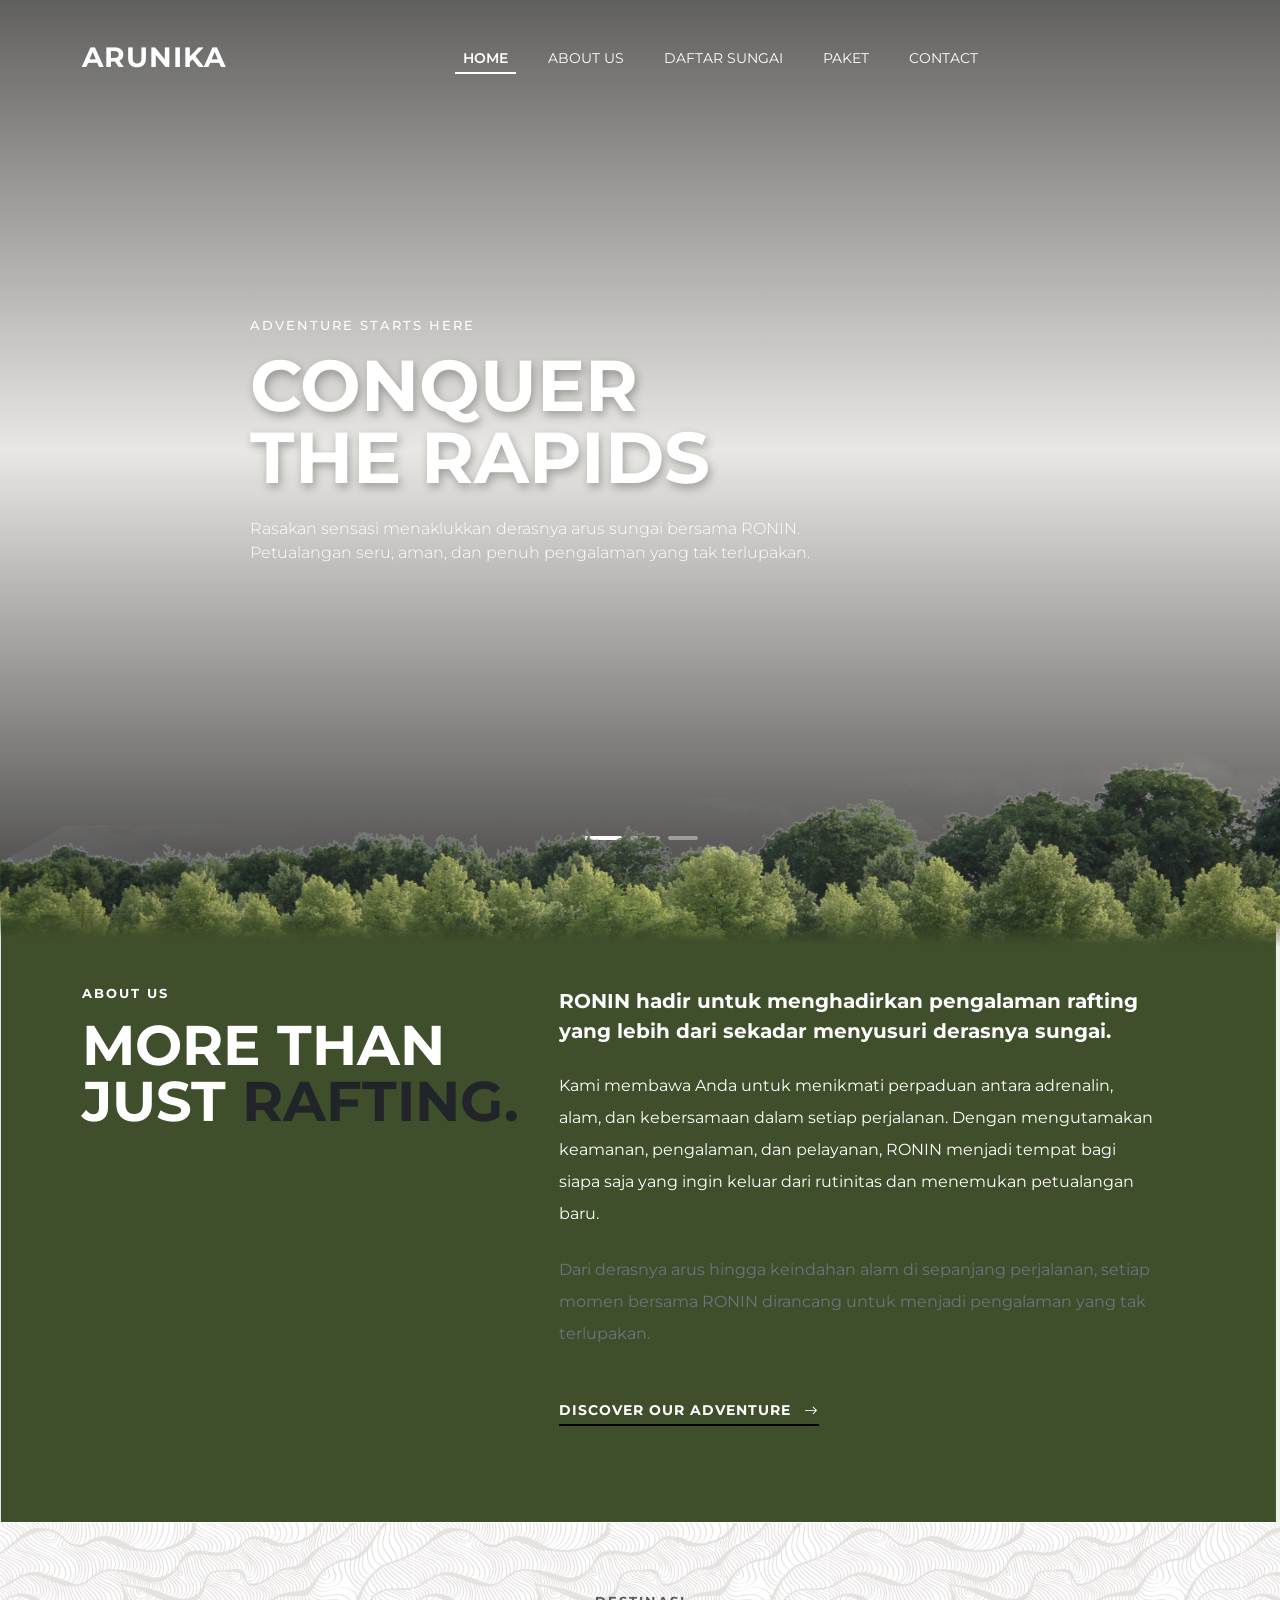
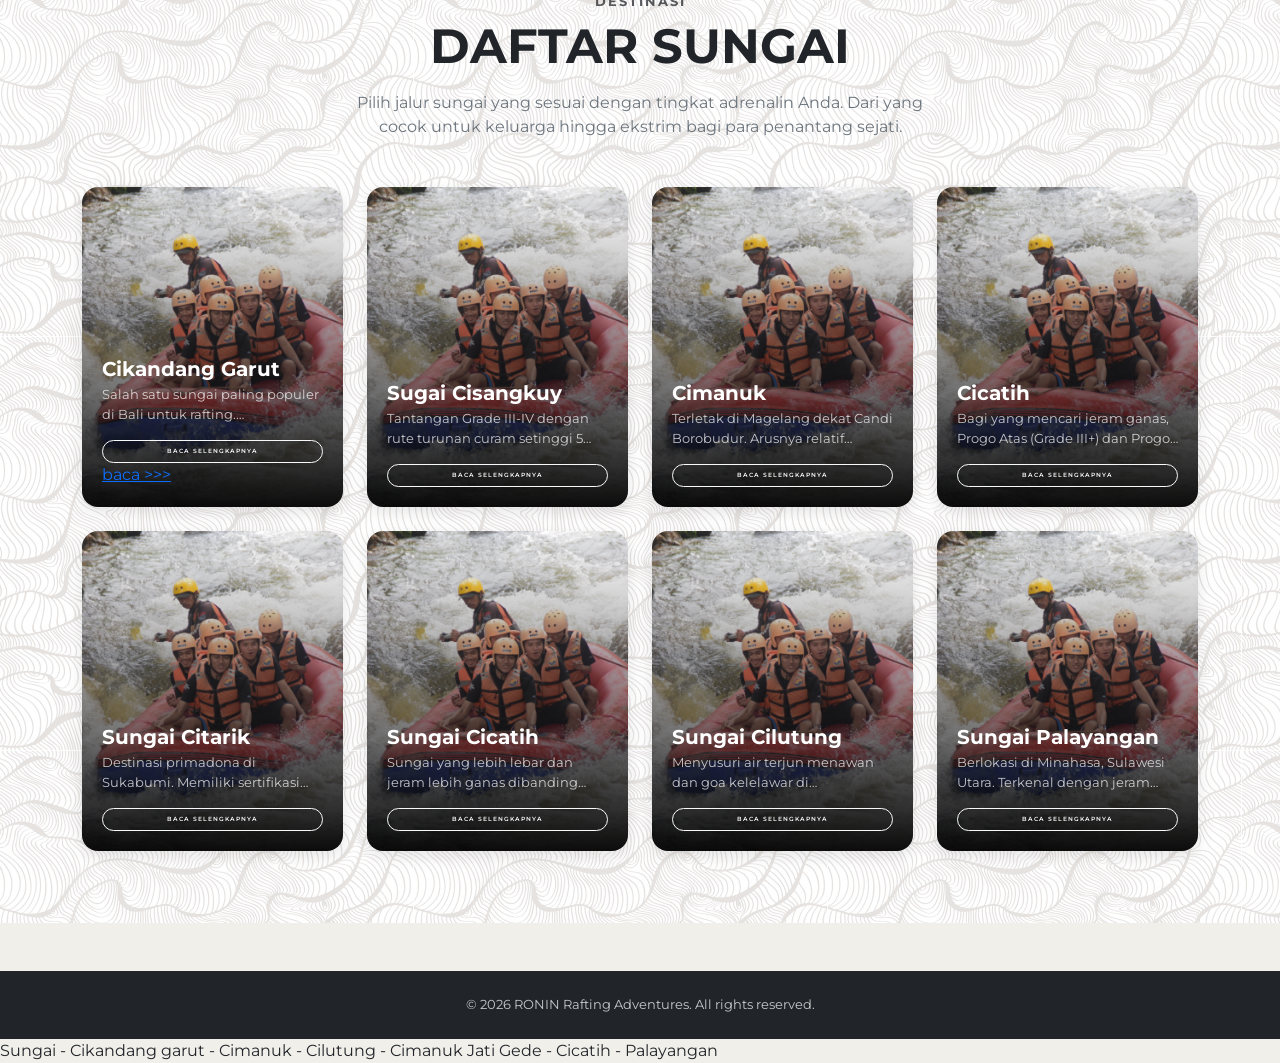
==== index.html @ fe17cd5f "update" ====
<!DOCTYPE html>
<html lang="id">
<head>
    <meta charset="UTF-8">
    <meta name="viewport" content="width=device-width, initial-scale=1.0">
    <title>RONIN - Adventure Starts Here</title>
    
    <!-- Bootstrap 5 CSS -->
    <link href="https://cdn.jsdelivr.net/npm/bootstrap@5.3.0/dist/css/bootstrap.min.css" rel="stylesheet">
    <!-- Google Fonts (Montserrat) -->
    <link href="https://fonts.googleapis.com/css2?family=Montserrat:wght@400;500;600;700;800&display=swap" rel="stylesheet">
    <!-- AOS Animation CSS -->
    <link href="https://unpkg.com/aos@2.3.1/dist/aos.css" rel="stylesheet">
    <!-- Bootstrap Icons -->
    <link href="https://cdn.jsdelivr.net/npm/bootstrap-icons@1.10.5/font/bootstrap-icons.css" rel="stylesheet">

    <link rel="stylesheet" href="assets/css/style.css">
</head>
<body>

    <!-- Navbar -->
    <nav class="navbar navbar-expand-lg fixed-top navbar-dark transition-nav bg-transparent" id="mainNav">
        <div class="container mt-2 mt-lg-3">
            <a class="navbar-brand fw-bold fs-3 letter-spacing-1 text-white" href="#">ARUNIKA</a>
            <button class="navbar-toggler border-0 shadow-none text-white" type="button" data-bs-toggle="collapse" data-bs-target="#navbarNav">
                <i class="bi bi-list fs-1"></i>
            </button>
            <div class="collapse navbar-collapse justify-content-center" id="navbarNav">
                <ul class="navbar-nav gap-2 gap-lg-4 text-center text-lg-start mt-3 mt-lg-0 pb-3 pb-lg-0">
                    <li class="nav-item"><a class="nav-link active fw-semibold text-white" href="#home">HOME</a></li>
                    <li class="nav-item"><a class="nav-link text-white" href="#about">ABOUT US</a></li>
                    <li class="nav-item"><a class="nav-link text-white" href="#rivers">DAFTAR SUNGAI</a></li>
                    <li class="nav-item"><a class="nav-link text-white" href="#">PAKET</a></li>
                    <li class="nav-item"><a class="nav-link text-white" href="#">CONTACT</a></li>
                </ul>
            </div>
        </div>
    </nav>

    <!-- Hero Section (Carousel) -->
    <section id="home" class="relative">
        <div id="heroCarousel" class="carousel slide hero-carousel" data-bs-ride="carousel" data-bs-pause="false">
            
            <!-- Slides -->
            <div class="carousel-inner h-100">
                <!-- Slide 1 -->
                <div class="carousel-item active" style="background-image: url('https://images.unsplash.com/photo-1530866495561-507c9faab2ed?auto=format&fit=crop&w=1920&q=80');">
                    <div class="carousel-overlay"></div>
                    <div class="container hero-content">
                        <div class="row text-center text-md-start justify-content-center">
                            <div class="col-lg-7 col-md-10 text-white">
                                <h6 class="letter-spacing-2 text-uppercase mb-3 mt-5 mt-md-0 fs-7 animation-fade">Adventure Starts Here</h6>
                                <h1 class="hero-title fw-bolder lh-1 mb-4 animation-slide">CONQUER<br>THE RAPIDS</h1>
                                <p class="lead text-white fs-6 pe-lg-5 px-3 px-md-0 animation-fade">
                                    Rasakan sensasi menaklukkan derasnya arus sungai bersama RONIN. Petualangan seru, aman, dan penuh pengalaman yang tak terlupakan.
                                </p>
                            </div>
                        </div>
                    </div>
                </div>

                <!-- Slide 2 -->
                <div class="carousel-item" style="background-image: url('assets/img/3.JPG');">
                    <div class="carousel-overlay"></div>
                    <div class="container hero-content">
                        <div class="row text-center text-md-start justify-content-center">
                            <div class="col-lg-7 col-md-10 text-white">
                                <h6 class="letter-spacing-2 text-uppercase mb-3 mt-5 mt-md-0 fs-7">Feel the Adrenaline</h6>
                                <h1 class="hero-title fw-bolder lh-1 mb-4">RIDE<br>THE WAVES</h1>
                                <p class="lead text-white fs-6 pe-lg-5 px-3 px-md-0">
                                    Pacu adrenalin Anda mengarungi jeram-jeram menantang. Tim profesional kami akan membimbing Anda melewati setiap rintangan dengan aman.
                                </p>
                            </div>
                        </div>
                    </div>
                </div>

                <!-- Slide 3 -->
                <div class="carousel-item" style="background-image: url('https://images.unsplash.com/photo-1522204523234-8729aa6e3d5f?auto=format&fit=crop&w=1920&q=80');">
                    <div class="carousel-overlay"></div>
                    <div class="container hero-content">
                        <div class="row text-center text-md-start justify-content-center">
                            <div class="col-lg-7 col-md-10 text-white">
                                <h6 class="letter-spacing-2 text-uppercase mb-3 mt-5 mt-md-0 fs-7">Embrace The Wild</h6>
                                <h1 class="hero-title fw-bolder lh-1 mb-4">NATURE'S<br>THRILL</h1>
                                <p class="lead text-white pe-lg-5 px-3 px-md-0">
                                    Nikmati keindahan alam liar dari sudut pandang yang berbeda. Jelajahi keajaiban sungai dan hutan tropis dalam satu perjalanan epik.
                                </p>
                            </div>
                        </div>
                    </div>
                </div>
            </div>

            <!-- Custom Indicators (Dots) -->
            <div class="custom-indicators d-flex justify-content-center gap-2">
                <button type="button" data-bs-target="#heroCarousel" data-bs-slide-to="0" class="active" aria-current="true"></button>
                <button type="button" data-bs-target="#heroCarousel" data-bs-slide-to="1"></button>
                <button type="button" data-bs-target="#heroCarousel" data-bs-slide-to="2"></button>
            </div>

            <!-- Dynamic Number Indicator -->
            <div class="slide-counter text-white d-none d-sm-block" id="slideCounter">
                01 / 03
            </div>

        </div>
        <!-- Fog Overlay Transition to section below -->
        <div class="fog-transition"></div>
    </section>

    <!-- About Us Section -->
    <section class="about-section py-5 z-index-2 relative" id="about">
        <div class="container py-4 py-lg-5 mt-5 mt-md-5">
            <div class="row gx-lg-5 align-items-center align-items-lg-start text-center text-lg-start">
                <div class="col-lg-5 mb-5 mb-lg-4" data-aos="fade-right" data-aos-duration="1000">
                    <h6 class="letter-spacing-2 text-uppercase text-white fw-bold mb-3 fs-7">About Us</h6>
                    <h2 class="about-title fw-bold text-white lh-1">MORE THAN<br>JUST <span class="text-dark">RAFTING.</span></h2>
                </div>
                <div class="col-lg-7 text-start px-4 px-lg-3" data-aos="fade-left" data-aos-duration="1000" data-aos-delay="200">
                    <p class="fw-bold fs-5 text-white mb-4 pe-lg-5">
                        RONIN hadir untuk menghadirkan pengalaman rafting yang lebih dari sekadar menyusuri derasnya sungai.
                    </p>
                    <p class="text-white mb-4 pe-lg-5 lh-lg">
                        Kami membawa Anda untuk menikmati perpaduan antara adrenalin, alam, dan kebersamaan dalam setiap perjalanan. Dengan mengutamakan keamanan, pengalaman, dan pelayanan, RONIN menjadi tempat bagi siapa saja yang ingin keluar dari rutinitas dan menemukan petualangan baru.
                    </p>
                    <p class="text-secondary mb-5 pe-lg-5 lh-lg">
                        Dari derasnya arus hingga keindahan alam di sepanjang perjalanan, setiap momen bersama RONIN dirancang untuk menjadi pengalaman yang tak terlupakan.
                    </p>
                    <div class="text-white text-lg-start">
                        <a href="#rivers" class="discover-link text-white fw-bold text-decoration-none pb-1 text-uppercase letter-spacing-1">
                            Discover Our Adventure <span class="ms-2"><i class="bi bi-arrow-right"></i></span>
                        </a>
                    </div>
                </div>
            </div>
        </div>
    </section>

    <!-- Daftar Sungai Section -->
    <section class="card-daftar py-5" id="rivers">
        <div class="container py-4">
            
            <div class="text-center mb-5" data-aos="fade-up">
                <h6 class="letter-spacing-2 text-uppercase text-muted fw-bold mb-2 fs-7">Destinasi</h6>
                <h2 class="display-5 fw-bolder mb-3">DAFTAR SUNGAI</h2>
                <p class="text-secondary mx-auto" style="max-width: 600px;">Pilih jalur sungai yang sesuai dengan tingkat adrenalin Anda. Dari yang cocok untuk keluarga hingga ekstrim bagi para penantang sejati.</p>
            </div>

            <!-- River Grid (2 rows of 4 columns on Desktop, 4 rows of 2 columns on Mobile) -->
            <div class="row g-3 g-md-4">
                
                <!-- Card 1 -->
                <div class="col-6 col-lg-3" data-aos="fade-up" data-aos-delay="100">
                    <div class="river-card" style="background-image: url('assets/img/3.JPG');">
                        <div class="card-overlay">
                            <h4 class="text-white fs-5 fw-bold mb-1 card-title-text">Cikandang Garut</h4>
                            <p class="text-white opacity-75 fs-7 mb-3 text-clamp">Salah satu sungai paling populer di Bali untuk rafting. Menawarkan pemandangan tebing berukir yang indah dengan tingkat kesulitan pemula (Grade II-III).</p>
                            <button class="btn btn-outline-light w-100 btn-baca rounded-pill fw-semibold text-uppercase letter-spacing-1" 
                                data-bs-toggle="modal" data-bs-target="#dynamicRiverModal" 
                                data-title="Sungai Ayung" 
                                data-img="assets/img/3.JPG"
                                data-desc="Salah satu sungai paling populer di Bali untuk rafting. Menawarkan pemandangan tebing berukir yang indah dengan tingkat kesulitan pemula (Grade II-III). Perjalanan menyusuri sungai ini memakan waktu sekitar 2 jam dengan rute sepanjang 12 kilometer. Sangat cocok untuk keluarga dan liburan santai sambil menikmati panorama hutan tropis Bali.">
                                Baca Selengkapnya
                            </button>
                            <a href="cikandanng.html">baca >>></a>
                        </div>
                    </div>
                </div>

                <!-- Card 2 -->
                <div class="col-6 col-lg-3" data-aos="fade-up" data-aos-delay="200">
                    <div class="river-card" style="background-image: url('assets/img/3.JPG');">
                        <div class="card-overlay">
                            <h4 class="text-white fs-5 fw-bold mb-1 card-title-text">Sugai Cisangkuy</h4>
                            <p class="text-white opacity-75 fs-7 mb-3 text-clamp">Tantangan Grade III-IV dengan rute turunan curam setinggi 5 meter. Airnya sangat jernih bersumber dari Gunung Agung.</p>
                            <button class="btn btn-outline-light w-100 btn-baca rounded-pill fw-semibold text-uppercase letter-spacing-1" 
                                data-bs-toggle="modal" data-bs-target="#dynamicRiverModal" 
                                data-title="Sungai Telaga Waja" 
                                data-img="https://images.unsplash.com/photo-1563299796-b729d0af54a5?auto=format&fit=crop&w=1200&q=80"
                                data-desc="Tantangan Grade III-IV dengan rute turunan curam setinggi 5 meter. Airnya sangat jernih bersumber dari Gunung Agung. Sungai ini menawarkan rute terpanjang di Bali yaitu sekitar 16 km, yang bisa ditempuh dalam waktu 2.5 hingga 3 jam. Adrenalin Anda akan dipacu maksimal saat melewati bendungan bajing yang ikonik.">
                                Baca Selengkapnya
                            </button>
                        </div>
                    </div>
                </div>

                <!-- Card 3 -->
                <div class="col-6 col-lg-3" data-aos="fade-up" data-aos-delay="300">
                    <div class="river-card" style="background-image: url('assets/img/3.JPG');">
                        <div class="card-overlay">
                            <h4 class="text-white fs-5 fw-bold mb-1 card-title-text">Cimanuk</h4>
                            <p class="text-white opacity-75 fs-7 mb-3 text-clamp">Terletak di Magelang dekat Candi Borobudur. Arusnya relatif tenang sehingga aman untuk anak-anak dan pemula yang ingin bersantai.</p>
                            <button class="btn btn-outline-light w-100 btn-baca rounded-pill fw-semibold text-uppercase letter-spacing-1" 
                                data-bs-toggle="modal" data-bs-target="#dynamicRiverModal" 
                                data-title="Sungai Elo" 
                                data-img="https://images.unsplash.com/photo-1498308705667-270ebfc1de9d?auto=format&fit=crop&w=1200&q=80"
                                data-desc="Terletak di Magelang dekat Candi Borobudur. Arusnya relatif tenang sehingga aman untuk anak-anak dan pemula yang ingin bersantai. Grade II-III menjadikan sungai ini favorit bagi institusi sekolah atau gathering perusahaan. Pemandangan pedesaan Jawa Tengah yang asri akan menemani sepanjang perjalanan rute 12 km ini.">
                                Baca Selengkapnya
                            </button>
                        </div>
                    </div>
                </div>

                <!-- Card 4 -->
                <div class="col-6 col-lg-3" data-aos="fade-up" data-aos-delay="400">
                    <div class="river-card" style="background-image: url('assets/img/3.JPG');">
                        <div class="card-overlay">
                            <h4 class="text-white fs-5 fw-bold mb-1 card-title-text">Cicatih</h4>
                            <p class="text-white opacity-75 fs-7 mb-3 text-clamp">Bagi yang mencari jeram ganas, Progo Atas (Grade III+) dan Progo Bawah (Grade V) siap memberikan pengalaman ekstrim tak tertandingi.</p>
                            <button class="btn btn-outline-light w-100 btn-baca rounded-pill fw-semibold text-uppercase letter-spacing-1" 
                                data-bs-toggle="modal" data-bs-target="#dynamicRiverModal" 
                                data-title="Sungai Progo" 
                                data-img="https://images.unsplash.com/photo-1627993077797-2de7422fc0e6?auto=format&fit=crop&w=1200&q=80"
                                data-desc="Bagi yang mencari jeram ganas, Progo Atas (Grade III+) dan Progo Bawah (Grade V) siap memberikan pengalaman ekstrim tak tertandingi. Dikhususkan bagi mereka yang sudah memiliki pengalaman rafting, Progo Bawah menyajikan arus yang sangat deras, batu-batu besar, dan jeram-jeram berbahaya namun memuaskan dahaga petualang sejati.">
                                Baca Selengkapnya
                            </button>
                        </div>
                    </div>
                </div>

                <!-- Card 5 -->
                <div class="col-6 col-lg-3" data-aos="fade-up" data-aos-delay="100">
                    <div class="river-card" style="background-image: url('assets/img/3.JPG');">
                        <div class="card-overlay">
                            <h4 class="text-white fs-5 fw-bold mb-1 card-title-text">Sungai Citarik</h4>
                            <p class="text-white opacity-75 fs-7 mb-3 text-clamp">Destinasi primadona di Sukabumi. Memiliki sertifikasi internasional untuk arus Grade III-IV dengan debit air yang stabil sepanjang tahun.</p>
                            <button class="btn btn-outline-light w-100 btn-baca rounded-pill fw-semibold text-uppercase letter-spacing-1" 
                                data-bs-toggle="modal" data-bs-target="#dynamicRiverModal" 
                                data-title="Sungai Citarik" 
                                data-img="https://images.unsplash.com/photo-1506547192931-419b45e0d4a9?auto=format&fit=crop&w=1200&q=80"
                                data-desc="Destinasi primadona di Sukabumi. Memiliki sertifikasi internasional untuk arus Grade III-IV dengan debit air yang stabil sepanjang tahun. Sungai Citarik sering dijadikan lokasi perlombaan arung jeram tingkat dunia. Jeram-jeramnya dinamai unik seperti 'Jeram TV' atau 'Jeram Panjang', sangat seru dan menantang.">
                                Baca Selengkapnya
                            </button>
                        </div>
                    </div>
                </div>

                <!-- Card 6 -->
                <div class="col-6 col-lg-3" data-aos="fade-up" data-aos-delay="200">
                    <div class="river-card" style="background-image: url('assets/img/3.JPG');">
                        <div class="card-overlay">
                            <h4 class="text-white fs-5 fw-bold mb-1 card-title-text">Sungai Cicatih</h4>
                            <p class="text-white opacity-75 fs-7 mb-3 text-clamp">Sungai yang lebih lebar dan jeram lebih ganas dibanding Citarik. Cocok bagi Anda yang sudah pernah rafting dan ingin naik kelas.</p>
                            <button class="btn btn-outline-light w-100 btn-baca rounded-pill fw-semibold text-uppercase letter-spacing-1" 
                                data-bs-toggle="modal" data-bs-target="#dynamicRiverModal" 
                                data-title="Sungai Cicatih" 
                                data-img="https://images.unsplash.com/photo-1510425463958-dcced88fadab?auto=format&fit=crop&w=1200&q=80"
                                data-desc="Sungai yang lebih lebar dan jeram lebih ganas dibanding Citarik. Cocok bagi Anda yang sudah pernah rafting dan ingin naik kelas. Terletak di Sukabumi, debit air Cicatih cenderung besar dengan jeram-jeram berlevel Grade III-IV. Terdapat 20 jeram yang akan memompa adrenalin kelompok Anda selama 2-3 jam perjalanan.">
                                Baca Selengkapnya
                            </button>
                        </div>
                    </div>
                </div>

                <!-- Card 7 -->
                <div class="col-6 col-lg-3" data-aos="fade-up" data-aos-delay="300">
                    <div class="river-card" style="background-image: url('assets/img/3.JPG');">
                        <div class="card-overlay">
                            <h4 class="text-white fs-5 fw-bold mb-1 card-title-text">Sungai Cilutung</h4>
                            <p class="text-white opacity-75 fs-7 mb-3 text-clamp">Menyusuri air terjun menawan dan goa kelelawar di Probolinggo. Pemandangan alam eksotis dan jeram Grade III.</p>
                            <button class="btn btn-outline-light w-100 btn-baca rounded-pill fw-semibold text-uppercase letter-spacing-1" 
                                data-bs-toggle="modal" data-bs-target="#dynamicRiverModal" 
                                data-title="Sungai Pekalen" 
                                data-img="https://images.unsplash.com/photo-1476158085676-e67f28ed9189?auto=format&fit=crop&w=1200&q=80"
                                data-desc="Menyusuri air terjun menawan dan goa kelelawar di Probolinggo. Pemandangan alam eksotis dan jeram Grade III. Anda akan melewati tujuh air terjun indah yang langsung bermuara ke sungai. Terdapat gua kelelawar yang harus dilewati menggunakan perahu karet, memberikan kesan magis dan liar di tengah petualangan.">
                                Baca Selengkapnya
                            </button>
                        </div>
                    </div>
                </div>

                <!-- Card 8 -->
                <div class="col-6 col-lg-3" data-aos="fade-up" data-aos-delay="400">
                    <div class="river-card" style="background-image: url('assets/img/3.JPG');">
                        <div class="card-overlay">
                            <h4 class="text-white fs-5 fw-bold mb-1 card-title-text">Sungai Palayangan</h4>
                            <p class="text-white opacity-75 fs-7 mb-3 text-clamp">Berlokasi di Minahasa, Sulawesi Utara. Terkenal dengan jeram berbentuk patahan ekstrem yang membuat perahu terasa terjun bebas.</p>
                            <button class="btn btn-outline-light w-100 btn-baca rounded-pill fw-semibold text-uppercase letter-spacing-1" 
                                data-bs-toggle="modal" data-bs-target="#dynamicRiverModal" 
                                data-title="Sungai Nimanga" 
                                data-img="https://images.unsplash.com/photo-1518105779142-d975f22f1b0a?auto=format&fit=crop&w=1200&q=80"
                                data-desc="Berlokasi di Minahasa, Sulawesi Utara. Terkenal dengan jeram berbentuk patahan ekstrem yang membuat perahu terasa terjun bebas. Keunikan sungai Nimanga terletak pada alamnya yang sangat perawan dengan aneka satwa liar endemik Sulawesi yang bisa terlihat dari pinggir sungai, serta rintangan batuan vulkanik yang epik.">
                                Baca Selengkapnya
                            </button>
                        </div>
                    </div>
                </div>

            </div>
        </div>
    </section>

    <!-- Bootstrap Modal Dinamis (Single Modal) -->
    <div class="modal fade" id="dynamicRiverModal" tabindex="-1" aria-hidden="true">
        <div class="modal-dialog modal-dialog-centered modal-lg">
            <div class="modal-content">
                <button type="button" class="modal-close-btn shadow" data-bs-dismiss="modal" aria-label="Close">
                    <i class="bi bi-x fs-4"></i>
                </button>
                <!-- Gambar Utama Modal -->
                <div class="modal-header-img" id="modalImgOutput" style="background-image: url('https://placehold.co/800x400');">
                    <!-- Overlay dark kecil di atas agar tombol close terlihat jelas jika bg putih -->
                    <div style="position: absolute; top:0; right:0; width: 100%; height: 60px; background: linear-gradient(to bottom, rgba(0,0,0,0.3), transparent);"></div>
                </div>
                <div class="modal-body p-4 p-md-5">
                    <h3 class="fw-bolder mb-3" id="modalTitleOutput">Nama Sungai</h3>
                    <p class="text-secondary lh-lg mb-4" id="modalDescOutput">
                        Deskripsi lengkap sungai akan dimuat di sini secara otomatis...
                    </p>
                    <button class="btn btn-dark px-4 py-2 fw-semibold rounded-pill" data-bs-dismiss="modal">Tutup Detail</button>
                </div>
            </div>
        </div>
    </div>

    <!-- Footer Simple -->
    <footer class="bg-dark text-white text-center py-4 mt-5">
        <p class="mb-0 fs-7 opacity-75">&copy; 2026 RONIN Rafting Adventures. All rights reserved.</p>
    </footer>

    <!-- Bootstrap & jQuery -->
    <script src="https://cdn.jsdelivr.net/npm/bootstrap@5.3.0/dist/js/bootstrap.bundle.min.js"></script>
    <!-- AOS Animation JS -->
    <script src="https://unpkg.com/aos@2.3.1/dist/aos.js"></script>
    
    <!-- Custom JS -->
   <script src="assets/js/script.js"></script>
</body>
</html>


<!-- //// -->
Sungai 
- Cikandang garut
- Cimanuk 
- Cilutung
- Cimanuk Jati Gede
- Cicatih
- Palayangan

<!--  -->
---- assets/css/style.css ----
body {
            font-family: 'Montserrat', sans-serif;
            overflow-x: hidden;
            background-color: #f1efea;
        }

        .letter-spacing-1 { letter-spacing: 1px; }
        .letter-spacing-2 { letter-spacing: 2px; }
        .z-index-2 { position: relative; z-index: 2; }
        .z-index-3 { position: relative; z-index: 3; }
        .text-muted-dark { color: #5a5c5f; }
        .fs-7 { font-size: 0.8rem; }
        .fs-8 { font-size: 0.7rem; }

        /* Navbar Default */
        .transition-nav {
            transition: all 0.4s ease-in-out;
            padding-top: 15px;
        }
        .navbar-nav .nav-link {
            font-size: 0.85rem;
            position: relative;
            padding-bottom: 5px;
        }

        @media (min-width: 992px) {
            .navbar-nav .nav-link.active::after, .navbar-nav .nav-link:hover::after {
                content: '';
                position: absolute;
                bottom: 0;
                left: 0;
                width: 100%;
                height: 2px;
                background-color: white;
                transition: 0.3s;
            }
        }

        /* Glassmorphism Navbar on Scroll */
        .navbar-scrolled {
            background-color: rgba(20, 20, 20, 0.1) !important;
            padding-top: 10px !important;
            padding-bottom: 10px !important;
            backdrop-filter: blur(10px);
            -webkit-backdrop-filter: blur(10px);
            box-shadow: 0 4px 15px rgba(0,0,0,0.3);
        }

        /* Hero Carousel */
        .hero-carousel {
            position: relative;
            height: 100vh;
            min-height: 600px;
        }
        .carousel-item {
            height: 100vh;
            min-height: 600px;
            background-size: cover;
            background-position: center;
        }
        .carousel-overlay {
            position: absolute;
            top: 0; left: 0; width: 100%; height: 100%;
            background: linear-gradient(to bottom, rgba(0,0,0,0.6) 0%, rgba(203, 203, 203, 0.2) 50%, rgba(0,0,0,0.7) 100%);
            z-index: 1;
        }
        .hero-content {
            position: absolute;
            top: 50%;
            transform: translateY(-50%);
            width: 100%;
            z-index: 2;
        }
        
        .hero-title { font-size: 4.5rem; text-shadow: 2px 4px 10px rgba(0,0,0,0.3); }
        .about-title { font-size: 3.5rem; }

        /* Custom Carousel Indicators */
        .custom-indicators {
            position: absolute;
            bottom: 60px;
            left: 50%;
            transform: translateX(-50%);
            z-index: 5;
            display: d-flex;
            gap: 10px;
            margin: 0;
            padding: 0;
            list-style: none;
        }
        .custom-indicators button {
            width: 30px;
            height: 4px;
            background-color: rgba(255, 255, 255, 0.4);
            border: none;
            cursor: pointer;
            transition: 0.3s;
            border-radius: 2px;
        }
        .custom-indicators button.active {
            background-color: white;
            width: 40px;
        }

        /* Slide Counter Text */
        .slide-counter {
            position: absolute;
            bottom: 50px;
            right: 50px;
            z-index: 5;
            font-weight: 700;
            font-size: 0.9rem;
            letter-spacing: 2px;
        }

        /* Fog Transition Effect */
        .fog-transition {
            position: absolute;
            bottom: 0; left: 0; width: 100%; height: 350px;
             z-index: 3;
            pointer-events: none; /* Let clicks pass through to carousel */
        }

        /* About Section */
        .about-section{
            background-image: url(../img/img.png);
            margin-top: -200px;
            padding-top: 190px !important;
            background-repeat: no-repeat; /* Supaya tidak diulang */
            background-size: cover;       /* Menyesuaikan ukuran */
            z-index: 5;
        }
      
        .discover-link {
            border-bottom: 2px solid #000;
            transition: 0.3s;
            font-size: 0.85rem;
            display: inline-block;
        }
        .discover-link:hover {
            color: #555 !important;
            border-bottom: 2px solid #555;
            transform: translateX(5px);
        }

        /* River Cards */
        .card-daftar {
            background: url(../img/ss.jpg);
        }
        .river-card {
            position: relative;
            border-radius: 1rem;
            overflow: hidden;
            height: 320px;
            background-size: cover;
            background-position: center;
            box-shadow: 0 5px 15px rgba(0,0,0,0.1);
            transition: transform 0.4s, box-shadow 0.4s;
        }
        .river-card:hover {
            transform: translateY(-8px);
            box-shadow: 0 15px 30px rgba(0,0,0,0.2);
        }
        .card-overlay {
            position: absolute;
            top: 0; left: 0; width: 100%; height: 100%;
            background: linear-gradient(to top, rgba(0,0,0,0.95) 0%, rgba(0,0,0,0.5) 40%, rgba(0,0,0,0) 100%);
            display: flex;
            flex-direction: column;
            justify-content: flex-end;
            padding: 1.25rem;
            transition: background 0.3s;
        }
        .river-card:hover .card-overlay {
            background: linear-gradient(to top, rgba(0,0,0,1) 0%, rgba(0,0,0,0.6) 50%, rgba(0,0,0,0.1) 100%);
        }
        
        /* Line Clamp for Card Description */
        .text-clamp {
            display: -webkit-box;
            -webkit-line-clamp: 2; /* Batasi maksimal 2 baris */
            -webkit-box-orient: vertical;
            overflow: hidden;
            text-overflow: ellipsis;
        }

        /* Modal Styles */
        .modal-content {
            border-radius: 1rem;
            border: none;
            overflow: hidden;
        }
        .modal-header-img {
            height: 250px;
            background-size: cover;
            background-position: center;
            position: relative;
        }
        .modal-close-btn {
            position: absolute;
            top: 10px;
            right: 10px;
            background: rgba(255,255,255,0.9);
            border-radius: 50%;
            width: 20px; height: 20px;
            display: flex; align-items: center; justify-content: center;
            border: none;
            z-index: 10;
        }
        .btn-baca {
            font-size: 0.4rem;
        }

        /* Responsiveness */
        @media (max-width: 991.98px) {
            .navbar-collapse {
                background-color: rgba(20, 20, 20, 0.95);
                border-radius: 8px;
                padding: 1rem;
                margin-top: 15px;
                backdrop-filter: blur(10px);
            }
            .hero-title { font-size: 3.5rem; }
            .about-title { font-size: 2.8rem; }
            .slide-counter { bottom: 30px; right: 20px; font-size: 0.8rem; }
        }

        @media (max-width: 767.98px) {
            .hero-title { font-size: 2.5rem; }
            .about-title { font-size: 2.2rem; }
            .fog-transition { height: 200px; }
            
            /* Penyesuaian River Cards di Mobile (2 kolom) */
            .river-card { height: 260px; }
            .card-overlay { padding: 0.8rem; }
            .card-title-text { font-size: 1rem !important; }
            .text-clamp { font-size: 0.5rem; -webkit-line-clamp: 3; }
            .btn-baca { font-size: 0.5rem; padding: 0.4rem; }
        }
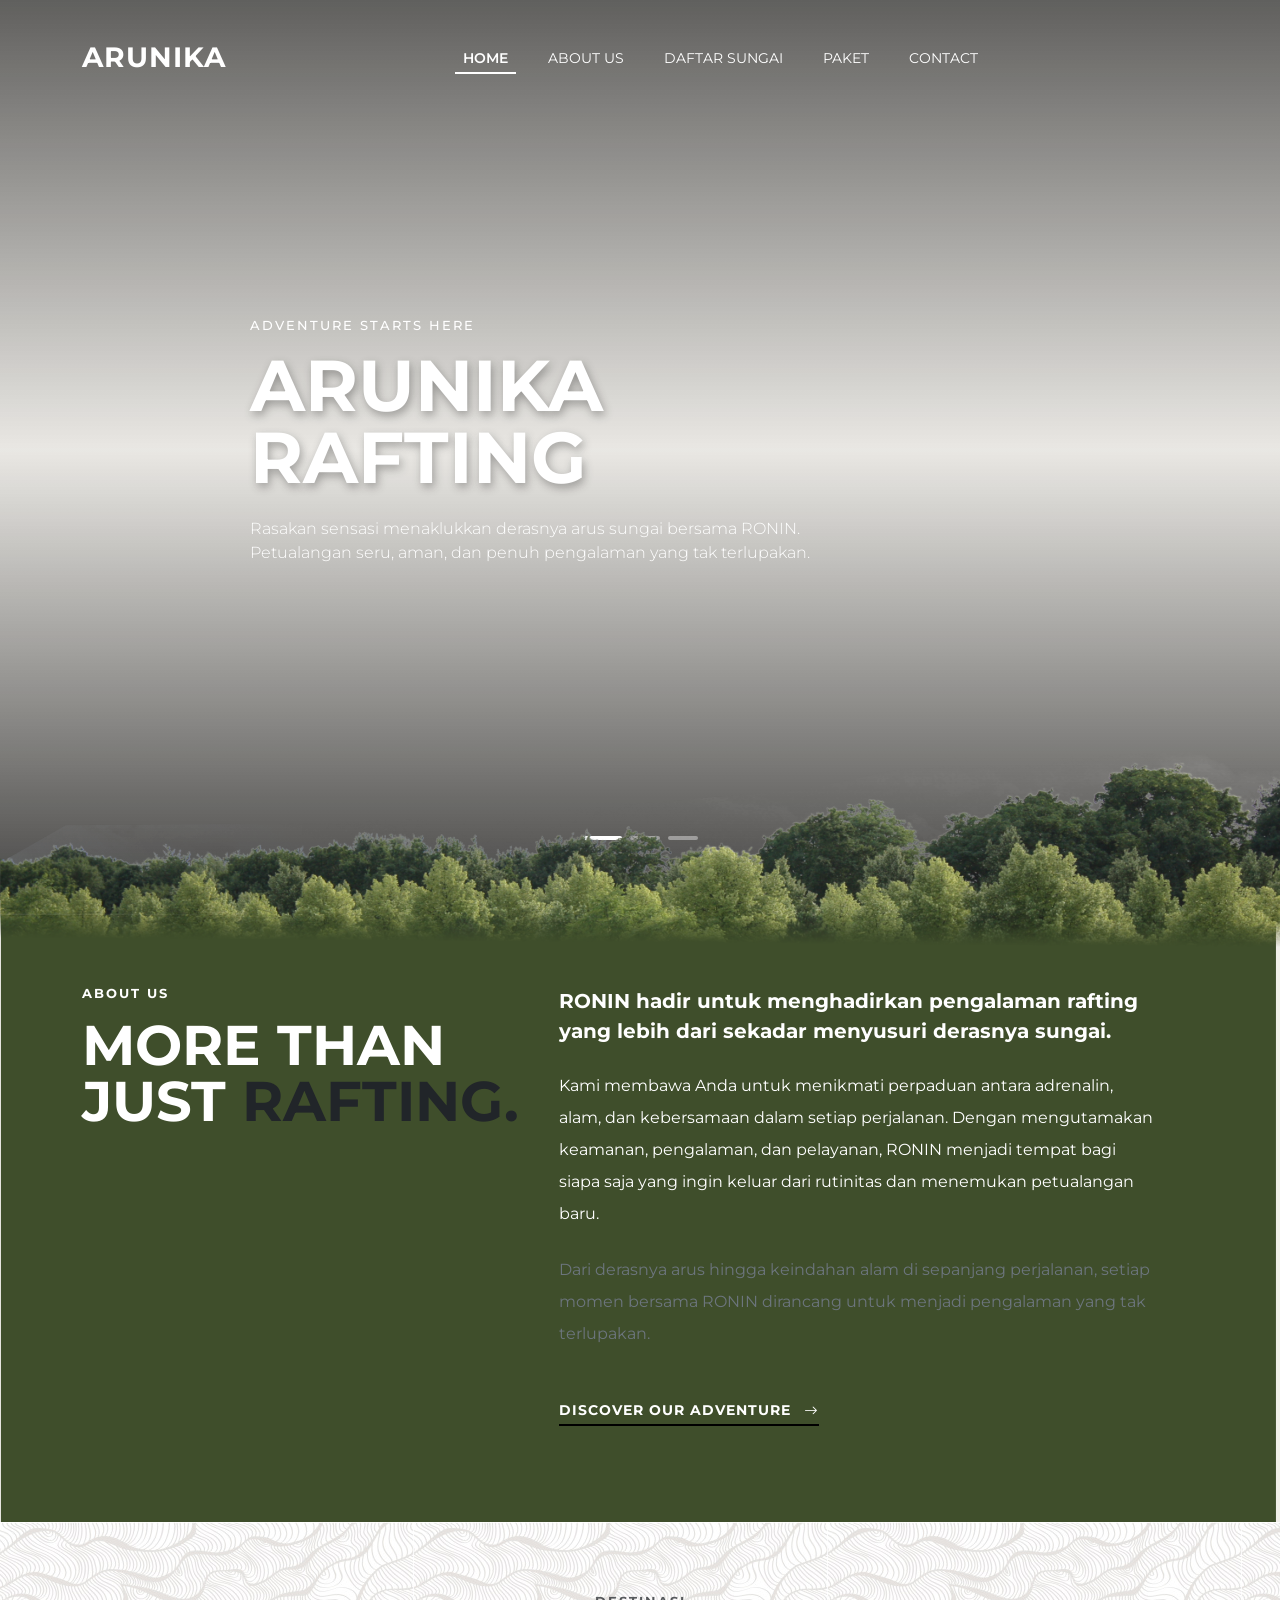
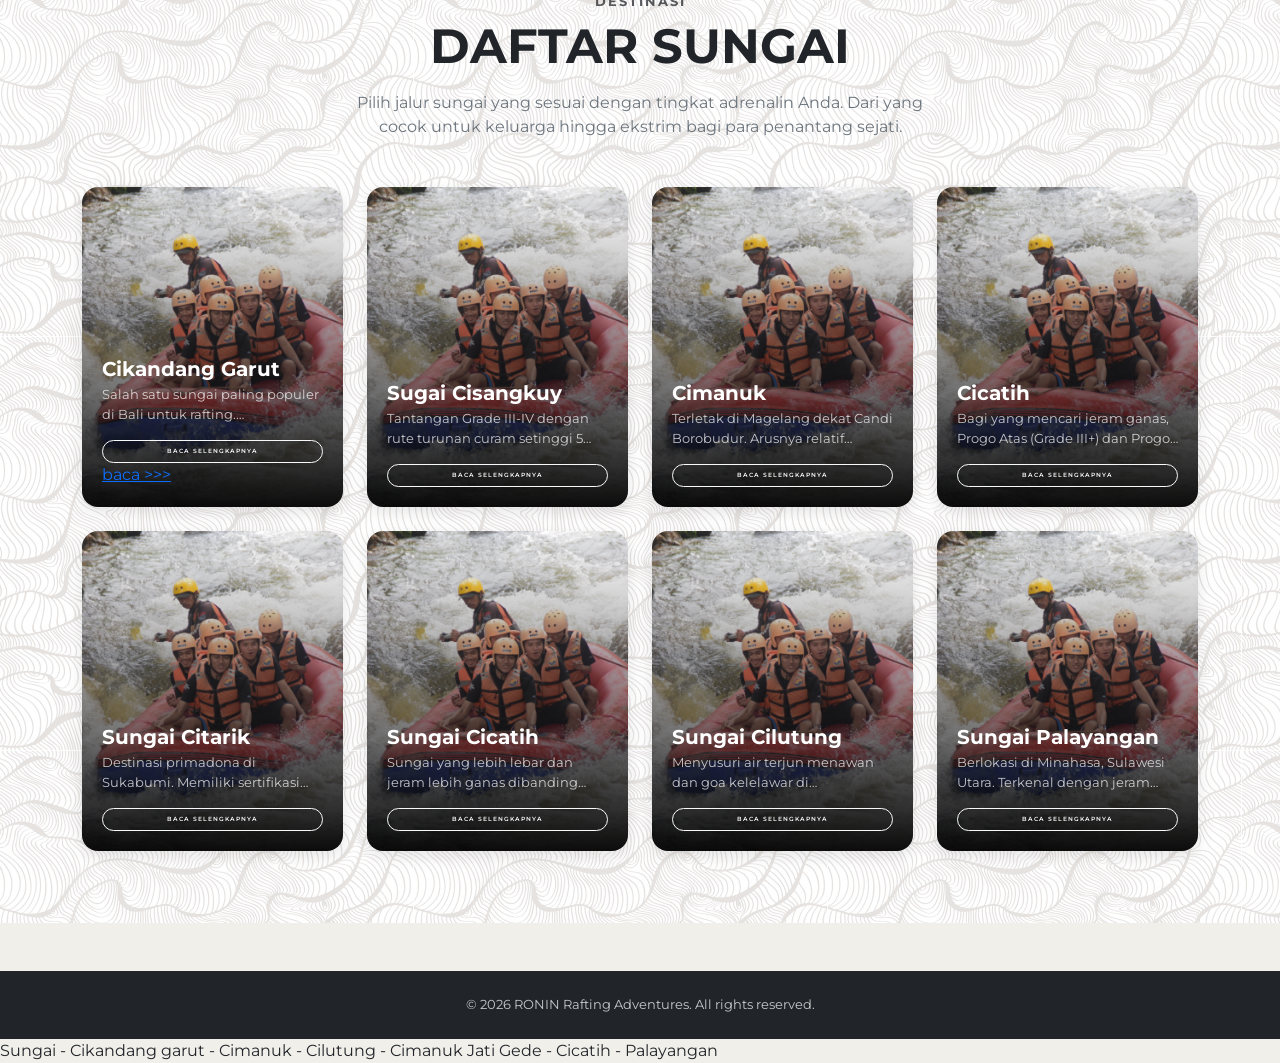
==== commit 40069bdf: "update" ====
--- a/index.html
+++ b/index.html
@@ -50,7 +50,7 @@
                         <div class="row text-center text-md-start justify-content-center">
                             <div class="col-lg-7 col-md-10 text-white">
                                 <h6 class="letter-spacing-2 text-uppercase mb-3 mt-5 mt-md-0 fs-7 animation-fade">Adventure Starts Here</h6>
-                                <h1 class="hero-title fw-bolder lh-1 mb-4 animation-slide">CONQUER<br>THE RAPIDS</h1>
+                                <h1 class="hero-title fw-bolder lh-1 mb-4 animation-slide">ARUNIKA<br>RAFTING</h1>
                                 <p class="lead text-white fs-6 pe-lg-5 px-3 px-md-0 animation-fade">
                                     Rasakan sensasi menaklukkan derasnya arus sungai bersama RONIN. Petualangan seru, aman, dan penuh pengalaman yang tak terlupakan.
                                 </p>
@@ -66,7 +66,7 @@
                         <div class="row text-center text-md-start justify-content-center">
                             <div class="col-lg-7 col-md-10 text-white">
                                 <h6 class="letter-spacing-2 text-uppercase mb-3 mt-5 mt-md-0 fs-7">Feel the Adrenaline</h6>
-                                <h1 class="hero-title fw-bolder lh-1 mb-4">RIDE<br>THE WAVES</h1>
+                                <h1 class="hero-title fw-bolder lh-1 mb-4">SUNGAI<br>CIKANDANG</h1>
                                 <p class="lead text-white fs-6 pe-lg-5 px-3 px-md-0">
                                     Pacu adrenalin Anda mengarungi jeram-jeram menantang. Tim profesional kami akan membimbing Anda melewati setiap rintangan dengan aman.
                                 </p>
@@ -82,7 +82,7 @@
                         <div class="row text-center text-md-start justify-content-center">
                             <div class="col-lg-7 col-md-10 text-white">
                                 <h6 class="letter-spacing-2 text-uppercase mb-3 mt-5 mt-md-0 fs-7">Embrace The Wild</h6>
-                                <h1 class="hero-title fw-bolder lh-1 mb-4">NATURE'S<br>THRILL</h1>
+                                <h1 class="hero-title fw-bolder lh-1 mb-4">SUNGAI<br>CITARIK</h1>
                                 <p class="lead text-white pe-lg-5 px-3 px-md-0">
                                     Nikmati keindahan alam liar dari sudut pandang yang berbeda. Jelajahi keajaiban sungai dan hutan tropis dalam satu perjalanan epik.
                                 </p>
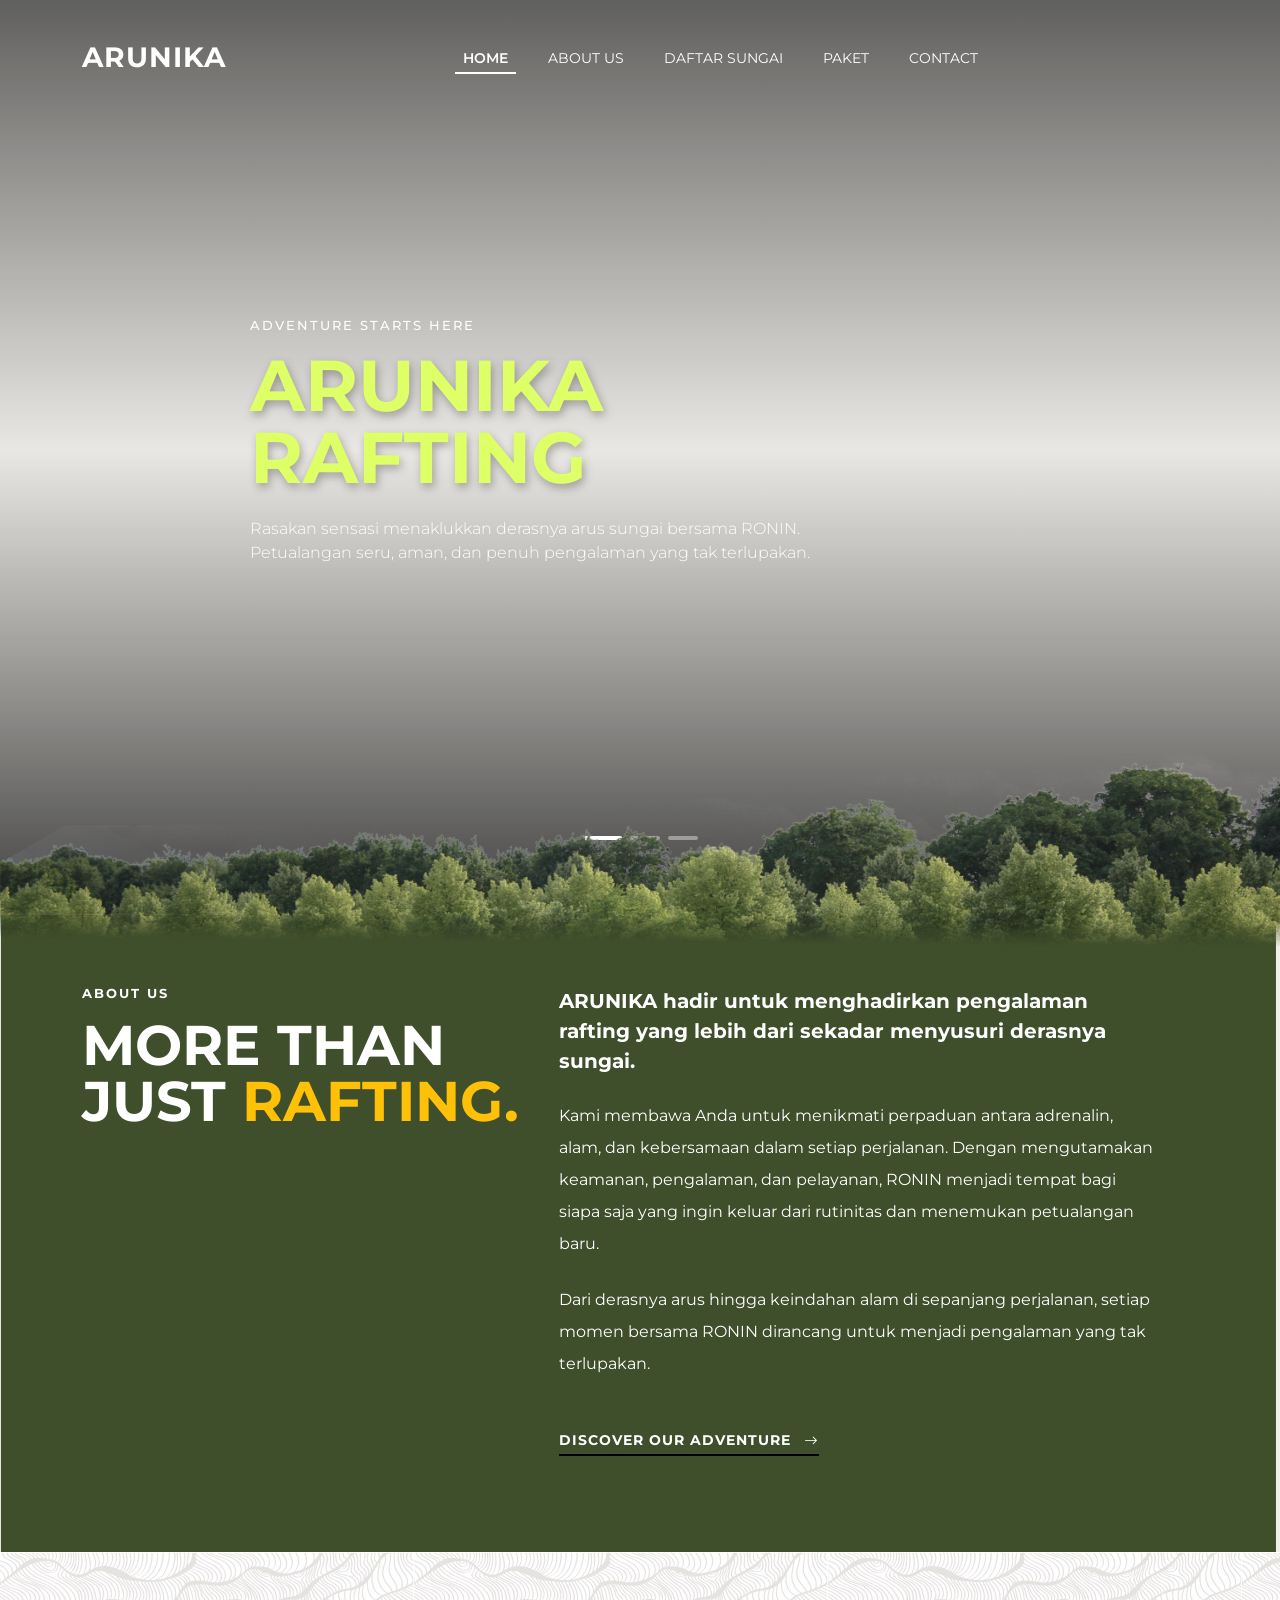
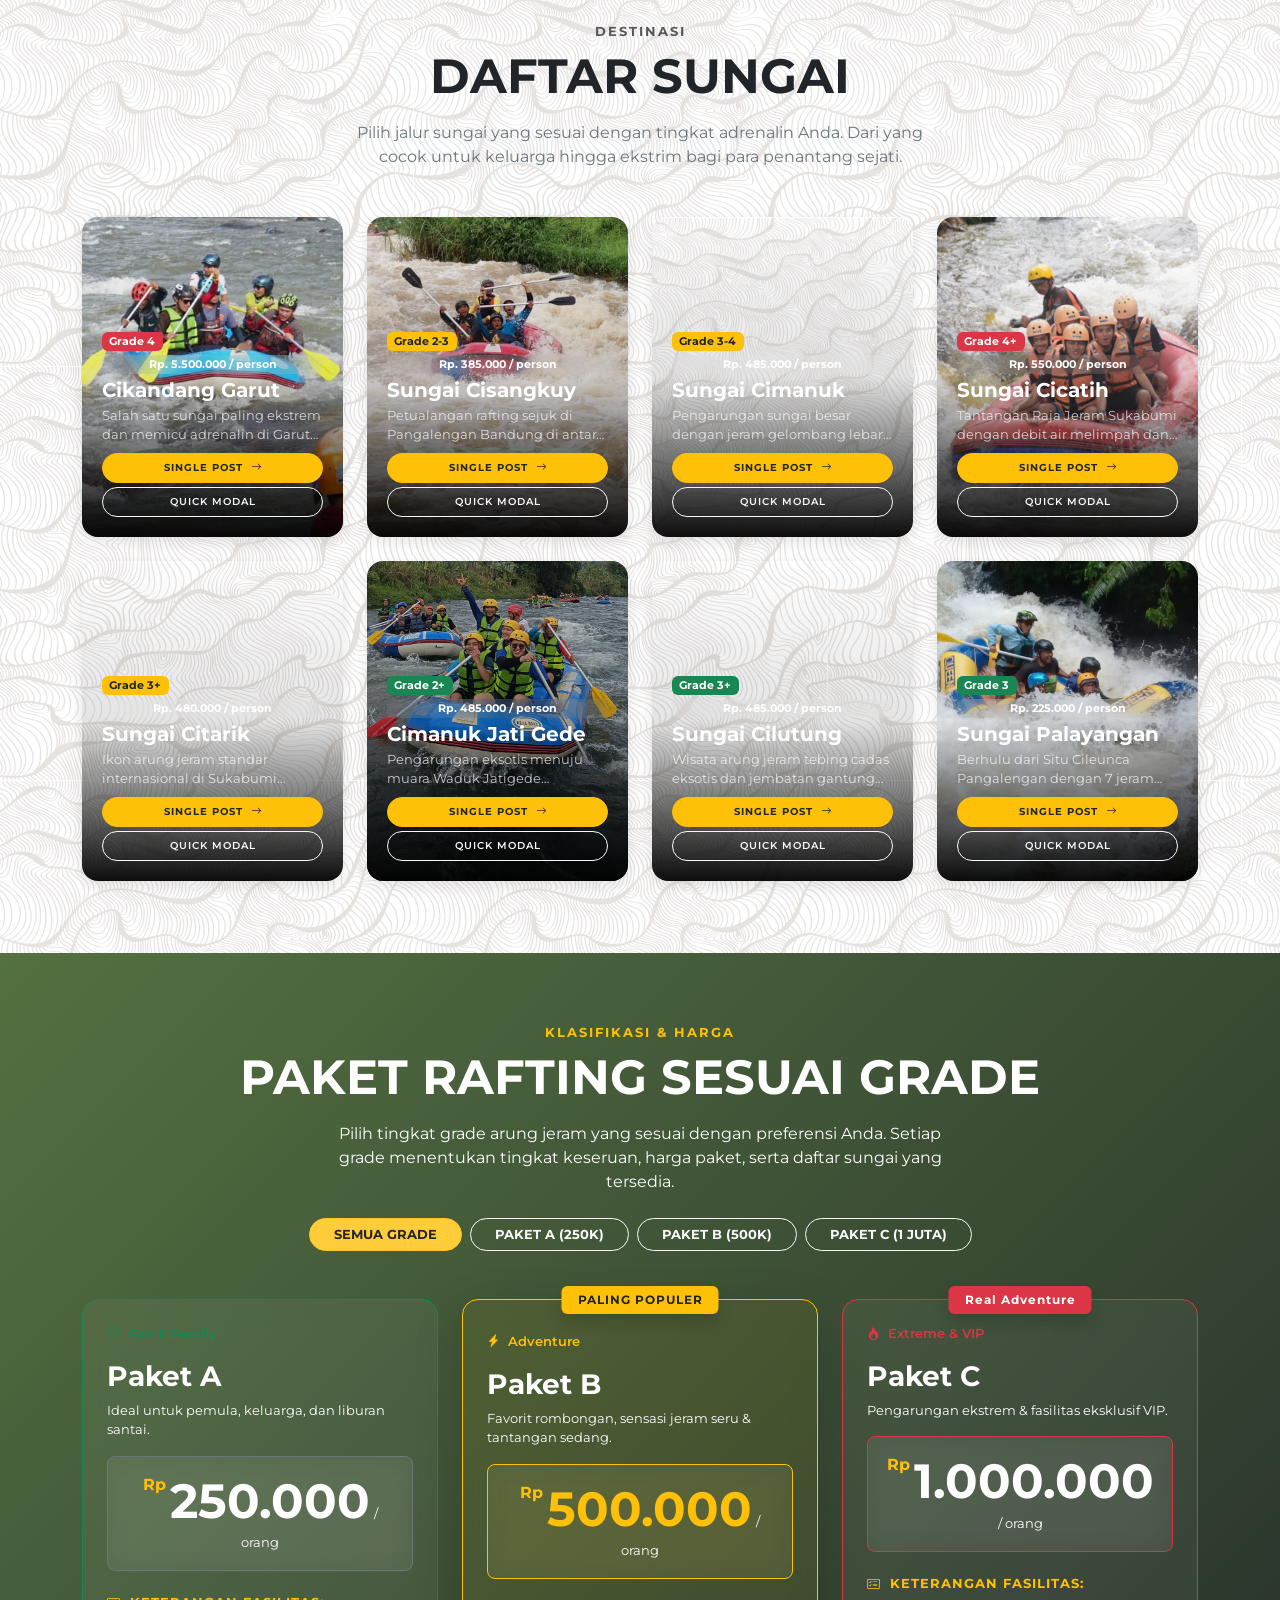
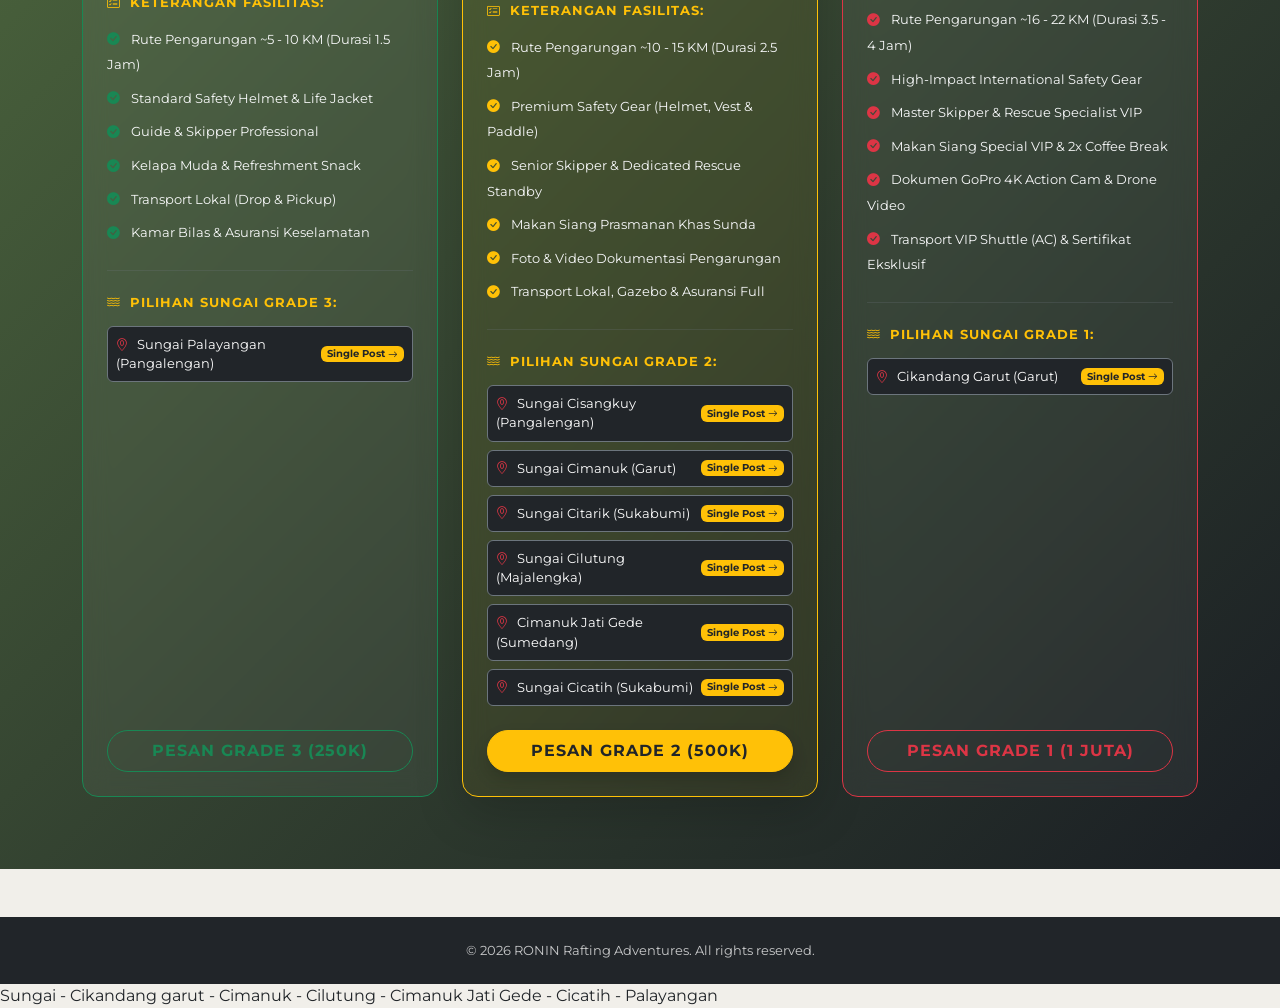
==== commit 030d043b: "update update" ====
--- a/index.html
+++ b/index.html
@@ -30,8 +30,8 @@
                     <li class="nav-item"><a class="nav-link active fw-semibold text-white" href="#home">HOME</a></li>
                     <li class="nav-item"><a class="nav-link text-white" href="#about">ABOUT US</a></li>
                     <li class="nav-item"><a class="nav-link text-white" href="#rivers">DAFTAR SUNGAI</a></li>
-                    <li class="nav-item"><a class="nav-link text-white" href="#">PAKET</a></li>
-                    <li class="nav-item"><a class="nav-link text-white" href="#">CONTACT</a></li>
+                    <li class="nav-item"><a class="nav-link text-white" href="#paket">PAKET</a></li>
+                    <li class="nav-item"><a class="nav-link text-white" href="#about">CONTACT</a></li>
                 </ul>
             </div>
         </div>
@@ -60,7 +60,7 @@
                 </div>
 
                 <!-- Slide 2 -->
-                <div class="carousel-item" style="background-image: url('assets/img/3.JPG');">
+                <div class="carousel-item" style="background-image: url('assets/img/rafting1.jpeg');">
                     <div class="carousel-overlay"></div>
                     <div class="container hero-content">
                         <div class="row text-center text-md-start justify-content-center">
@@ -76,7 +76,7 @@
                 </div>
 
                 <!-- Slide 3 -->
-                <div class="carousel-item" style="background-image: url('https://images.unsplash.com/photo-1522204523234-8729aa6e3d5f?auto=format&fit=crop&w=1920&q=80');">
+                <div class="carousel-item" style="background-image: url('assets/img/rafting2.jpeg');">
                     <div class="carousel-overlay"></div>
                     <div class="container hero-content">
                         <div class="row text-center text-md-start justify-content-center">
@@ -115,16 +115,16 @@
             <div class="row gx-lg-5 align-items-center align-items-lg-start text-center text-lg-start">
                 <div class="col-lg-5 mb-5 mb-lg-4" data-aos="fade-right" data-aos-duration="1000">
                     <h6 class="letter-spacing-2 text-uppercase text-white fw-bold mb-3 fs-7">About Us</h6>
-                    <h2 class="about-title fw-bold text-white lh-1">MORE THAN<br>JUST <span class="text-dark">RAFTING.</span></h2>
+                    <h2 class="about-title fw-bold text-white lh-1">MORE THAN<br>JUST <span class="text-warning">RAFTING.</span></h2>
                 </div>
                 <div class="col-lg-7 text-start px-4 px-lg-3" data-aos="fade-left" data-aos-duration="1000" data-aos-delay="200">
                     <p class="fw-bold fs-5 text-white mb-4 pe-lg-5">
-                        RONIN hadir untuk menghadirkan pengalaman rafting yang lebih dari sekadar menyusuri derasnya sungai.
+                        ARUNIKA hadir untuk menghadirkan pengalaman rafting yang lebih dari sekadar menyusuri derasnya sungai.
                     </p>
                     <p class="text-white mb-4 pe-lg-5 lh-lg">
                         Kami membawa Anda untuk menikmati perpaduan antara adrenalin, alam, dan kebersamaan dalam setiap perjalanan. Dengan mengutamakan keamanan, pengalaman, dan pelayanan, RONIN menjadi tempat bagi siapa saja yang ingin keluar dari rutinitas dan menemukan petualangan baru.
                     </p>
-                    <p class="text-secondary mb-5 pe-lg-5 lh-lg">
+                    <p class="text-white mb-5 pe-lg-5 lh-lg">
                         Dari derasnya arus hingga keindahan alam di sepanjang perjalanan, setiap momen bersama RONIN dirancang untuk menjadi pengalaman yang tak terlupakan.
                     </p>
                     <div class="text-white text-lg-start">
@@ -152,52 +152,72 @@
                 
                 <!-- Card 1 -->
                 <div class="col-6 col-lg-3" data-aos="fade-up" data-aos-delay="100">
-                    <div class="river-card" style="background-image: url('assets/img/3.JPG');">
-                        <div class="card-overlay">
+                    <div class="river-card" style="background-image: url('assets/img/cikandang2.jpeg');">
+                        <div class="card-overlay">
+                            <span class="badge bg-danger mb-1 align-self-start fs-8">Grade 4</span>
+                            <span class="badge text-white bg-glass mb-1 align-items-lg-start fs-8">Rp. 5.500.000 / person</span>
                             <h4 class="text-white fs-5 fw-bold mb-1 card-title-text">Cikandang Garut</h4>
-                            <p class="text-white opacity-75 fs-7 mb-3 text-clamp">Salah satu sungai paling populer di Bali untuk rafting. Menawarkan pemandangan tebing berukir yang indah dengan tingkat kesulitan pemula (Grade II-III).</p>
-                            <button class="btn btn-outline-light w-100 btn-baca rounded-pill fw-semibold text-uppercase letter-spacing-1" 
-                                data-bs-toggle="modal" data-bs-target="#dynamicRiverModal" 
-                                data-title="Sungai Ayung" 
-                                data-img="assets/img/3.JPG"
-                                data-desc="Salah satu sungai paling populer di Bali untuk rafting. Menawarkan pemandangan tebing berukir yang indah dengan tingkat kesulitan pemula (Grade II-III). Perjalanan menyusuri sungai ini memakan waktu sekitar 2 jam dengan rute sepanjang 12 kilometer. Sangat cocok untuk keluarga dan liburan santai sambil menikmati panorama hutan tropis Bali.">
-                                Baca Selengkapnya
-                            </button>
-                            <a href="cikandanng.html">baca >>></a>
+                            <p class="text-white opacity-75 fs-7 mb-2 text-clamp">Salah satu sungai paling ekstrem dan memicu adrenalin di Garut dengan jeram Grade IV-V.</p>
+                            <div class="d-flex flex-column gap-1">
+                                <a href="single-post.html?river=cikandang" class="btn btn-warning w-100 btn-baca rounded-pill fw-bold text-dark text-uppercase letter-spacing-1">
+                                    Single Post <i class="bi bi-arrow-right ms-1"></i>
+                                </a>
+                                <button class="btn btn-outline-light w-100 btn-baca rounded-pill fw-semibold text-uppercase letter-spacing-1" 
+                                    data-bs-toggle="modal" data-bs-target="#dynamicRiverModal" 
+                                    data-title="Cikandang Garut (Grade 1 - Rp 1.000.000)" 
+                                    data-img="assets/img/3.JPG"
+                                    data-desc="Sungai Cikandang Garut (Grade 1 - Rp 1.000.000/orang) menyajikan pengarungan 18 km paling ekstrem di Jawa Barat. Dengan jeram Grade IV-V, sungai ini menantang rafter sejati mengarungi tebing terjal dan jeram batu raksasa dengan pelayanan VIP.">
+                                    Quick Modal
+                                </button>
+                            </div>
                         </div>
                     </div>
                 </div>
 
                 <!-- Card 2 -->
                 <div class="col-6 col-lg-3" data-aos="fade-up" data-aos-delay="200">
-                    <div class="river-card" style="background-image: url('assets/img/3.JPG');">
-                        <div class="card-overlay">
-                            <h4 class="text-white fs-5 fw-bold mb-1 card-title-text">Sugai Cisangkuy</h4>
-                            <p class="text-white opacity-75 fs-7 mb-3 text-clamp">Tantangan Grade III-IV dengan rute turunan curam setinggi 5 meter. Airnya sangat jernih bersumber dari Gunung Agung.</p>
-                            <button class="btn btn-outline-light w-100 btn-baca rounded-pill fw-semibold text-uppercase letter-spacing-1" 
-                                data-bs-toggle="modal" data-bs-target="#dynamicRiverModal" 
-                                data-title="Sungai Telaga Waja" 
-                                data-img="https://images.unsplash.com/photo-1563299796-b729d0af54a5?auto=format&fit=crop&w=1200&q=80"
-                                data-desc="Tantangan Grade III-IV dengan rute turunan curam setinggi 5 meter. Airnya sangat jernih bersumber dari Gunung Agung. Sungai ini menawarkan rute terpanjang di Bali yaitu sekitar 16 km, yang bisa ditempuh dalam waktu 2.5 hingga 3 jam. Adrenalin Anda akan dipacu maksimal saat melewati bendungan bajing yang ikonik.">
-                                Baca Selengkapnya
-                            </button>
+                    <div class="river-card" style="background-image: url('assets/img/cisangkuy.jpeg');">
+                        <div class="card-overlay">
+                            <span class="badge bg-warning text-dark mb-1 align-self-start fs-8">Grade 2-3</span>
+                            <span class="badge text-white bg-glass mb-1 align-items-lg-start fs-8">Rp. 385.000 / person</span>
+                            <h4 class="text-white fs-5 fw-bold mb-1 card-title-text">Sungai Cisangkuy</h4>
+                            <p class="text-white opacity-75 fs-7 mb-2 text-clamp">Petualangan rafting sejuk di Pangalengan Bandung di antara hamparan kebun teh.</p>
+                            <div class="d-flex flex-column gap-1">
+                                <a href="single-post.html?river=cisangkuy" class="btn btn-warning w-100 btn-baca rounded-pill fw-bold text-dark text-uppercase letter-spacing-1">
+                                    Single Post <i class="bi bi-arrow-right ms-1"></i>
+                                </a>
+                                <button class="btn btn-outline-light w-100 btn-baca rounded-pill fw-semibold text-uppercase letter-spacing-1" 
+                                    data-bs-toggle="modal" data-bs-target="#dynamicRiverModal" 
+                                    data-title="Sungai Cisangkuy (Grade 2 - Rp 500.000)" 
+                                    data-img="assets/img/img.jpeg"
+                                    data-desc="Sungai Cisangkuy Pangalengan (Grade 2 - Rp 500.000/orang) menawarkan pengarungan sejuk di dataran tinggi. Memiliki 15 jeram berturut-turut Grade III-IV yang seru untuk gathering dan liburan petualangan.">
+                                    Quick Modal
+                                </button>
+                            </div>
                         </div>
                     </div>
                 </div>
 
                 <!-- Card 3 -->
                 <div class="col-6 col-lg-3" data-aos="fade-up" data-aos-delay="300">
-                    <div class="river-card" style="background-image: url('assets/img/3.JPG');">
-                        <div class="card-overlay">
-                            <h4 class="text-white fs-5 fw-bold mb-1 card-title-text">Cimanuk</h4>
-                            <p class="text-white opacity-75 fs-7 mb-3 text-clamp">Terletak di Magelang dekat Candi Borobudur. Arusnya relatif tenang sehingga aman untuk anak-anak dan pemula yang ingin bersantai.</p>
-                            <button class="btn btn-outline-light w-100 btn-baca rounded-pill fw-semibold text-uppercase letter-spacing-1" 
-                                data-bs-toggle="modal" data-bs-target="#dynamicRiverModal" 
-                                data-title="Sungai Elo" 
-                                data-img="https://images.unsplash.com/photo-1498308705667-270ebfc1de9d?auto=format&fit=crop&w=1200&q=80"
-                                data-desc="Terletak di Magelang dekat Candi Borobudur. Arusnya relatif tenang sehingga aman untuk anak-anak dan pemula yang ingin bersantai. Grade II-III menjadikan sungai ini favorit bagi institusi sekolah atau gathering perusahaan. Pemandangan pedesaan Jawa Tengah yang asri akan menemani sepanjang perjalanan rute 12 km ini.">
-                                Baca Selengkapnya
-                            </button>
+                    <div class="river-card" style="background-image: url('assets/img/ss.jpg');">
+                        <div class="card-overlay">
+                            <span class="badge bg-warning text-dark mb-1 align-self-start fs-8">Grade 3-4</span>
+                            <span class="badge text-white bg-glass mb-1 align-items-lg-start fs-8">Rp. 485.000 / person</span>
+                            <h4 class="text-white fs-5 fw-bold mb-1 card-title-text">Sungai Cimanuk</h4>
+                            <p class="text-white opacity-75 fs-7 mb-2 text-clamp">Pengarungan sungai besar dengan jeram gelombang lebar dan pemandangan lembah Garut.</p>
+                            <div class="d-flex flex-column gap-1">
+                                <a href="single-post.html?river=cimanuk" class="btn btn-warning w-100 btn-baca rounded-pill fw-bold text-dark text-uppercase letter-spacing-1">
+                                    Single Post <i class="bi bi-arrow-right ms-1"></i>
+                                </a>
+                                <button class="btn btn-outline-light w-100 btn-baca rounded-pill fw-semibold text-uppercase letter-spacing-1" 
+                                    data-bs-toggle="modal" data-bs-target="#dynamicRiverModal" 
+                                    data-title="Sungai Cimanuk (Grade 2 - Rp 500.000)" 
+                                    data-img="assets/img/ss.jpg"
+                                    data-desc="Sungai Cimanuk Garut (Grade 2 - Rp 500.000/orang) menyuguhkan petualangan big water rafting sepanjang 15 km dengan panorama perbukitan hijau Jawa Barat yang asri.">
+                                    Quick Modal
+                                </button>
+                            </div>
                         </div>
                     </div>
                 </div>
@@ -206,84 +226,295 @@
                 <div class="col-6 col-lg-3" data-aos="fade-up" data-aos-delay="400">
                     <div class="river-card" style="background-image: url('assets/img/3.JPG');">
                         <div class="card-overlay">
-                            <h4 class="text-white fs-5 fw-bold mb-1 card-title-text">Cicatih</h4>
-                            <p class="text-white opacity-75 fs-7 mb-3 text-clamp">Bagi yang mencari jeram ganas, Progo Atas (Grade III+) dan Progo Bawah (Grade V) siap memberikan pengalaman ekstrim tak tertandingi.</p>
-                            <button class="btn btn-outline-light w-100 btn-baca rounded-pill fw-semibold text-uppercase letter-spacing-1" 
-                                data-bs-toggle="modal" data-bs-target="#dynamicRiverModal" 
-                                data-title="Sungai Progo" 
-                                data-img="https://images.unsplash.com/photo-1627993077797-2de7422fc0e6?auto=format&fit=crop&w=1200&q=80"
-                                data-desc="Bagi yang mencari jeram ganas, Progo Atas (Grade III+) dan Progo Bawah (Grade V) siap memberikan pengalaman ekstrim tak tertandingi. Dikhususkan bagi mereka yang sudah memiliki pengalaman rafting, Progo Bawah menyajikan arus yang sangat deras, batu-batu besar, dan jeram-jeram berbahaya namun memuaskan dahaga petualang sejati.">
-                                Baca Selengkapnya
-                            </button>
+                            <span class="badge bg-danger mb-1 align-self-start fs-8">Grade 4+</span>
+                            <span class="badge text-white bg-glass mb-1 align-items-lg-start fs-8">Rp. 550.000 / person</span>
+                            <h4 class="text-white fs-5 fw-bold mb-1 card-title-text">Sungai Cicatih</h4>
+                            <p class="text-white opacity-75 fs-7 mb-2 text-clamp">Tantangan Raja Jeram Sukabumi dengan debit air melimpah dan 20 jeram ternama Grade III-IV.</p>
+                            <div class="d-flex flex-column gap-1">
+                                <a href="single-post.html?river=cicatih" class="btn btn-warning w-100 btn-baca rounded-pill fw-bold text-dark text-uppercase letter-spacing-1">
+                                    Single Post <i class="bi bi-arrow-right ms-1"></i>
+                                </a>
+                                <button class="btn btn-outline-light w-100 btn-baca rounded-pill fw-semibold text-uppercase letter-spacing-1" 
+                                    data-bs-toggle="modal" data-bs-target="#dynamicRiverModal" 
+                                    data-title="Sungai Cicatih (Grade 1 - Rp 1.000.000)" 
+                                    data-img="assets/img/3.JPG"
+                                    data-desc="Cicatih Sukabumi (Grade 1 - Rp 1.000.000/orang) terkenal dengan jeram-jeram ganas bernama seperti Jeram Gigi dan Jeram Wall. Sangat memuaskan dahaga petualang rafting sejati.">
+                                    Quick Modal
+                                </button>
+                            </div>
                         </div>
                     </div>
                 </div>
 
                 <!-- Card 5 -->
                 <div class="col-6 col-lg-3" data-aos="fade-up" data-aos-delay="100">
-                    <div class="river-card" style="background-image: url('assets/img/3.JPG');">
-                        <div class="card-overlay">
+                    <div class="river-card" style="background-image: url('https://images.unsplash.com/photo-1506547192931-419b45e0d4a9?auto=format&fit=crop&w=1200&q=80');">
+                        <div class="card-overlay">
+                            <span class="badge bg-warning text-dark mb-1 align-self-start fs-8">Grade 3+</span>
+                            <span class="badge text-white bg-glass mb-1 align-items-lg-start fs-8">Rp. 480.000 / person</span>
                             <h4 class="text-white fs-5 fw-bold mb-1 card-title-text">Sungai Citarik</h4>
-                            <p class="text-white opacity-75 fs-7 mb-3 text-clamp">Destinasi primadona di Sukabumi. Memiliki sertifikasi internasional untuk arus Grade III-IV dengan debit air yang stabil sepanjang tahun.</p>
-                            <button class="btn btn-outline-light w-100 btn-baca rounded-pill fw-semibold text-uppercase letter-spacing-1" 
-                                data-bs-toggle="modal" data-bs-target="#dynamicRiverModal" 
-                                data-title="Sungai Citarik" 
-                                data-img="https://images.unsplash.com/photo-1506547192931-419b45e0d4a9?auto=format&fit=crop&w=1200&q=80"
-                                data-desc="Destinasi primadona di Sukabumi. Memiliki sertifikasi internasional untuk arus Grade III-IV dengan debit air yang stabil sepanjang tahun. Sungai Citarik sering dijadikan lokasi perlombaan arung jeram tingkat dunia. Jeram-jeramnya dinamai unik seperti 'Jeram TV' atau 'Jeram Panjang', sangat seru dan menantang.">
-                                Baca Selengkapnya
-                            </button>
+                            <p class="text-white opacity-75 fs-7 mb-2 text-clamp">Ikon arung jeram standar internasional di Sukabumi dengan arus stabil sepanjang tahun.</p>
+                            <div class="d-flex flex-column gap-1">
+                                <a href="single-post.html?river=citarik" class="btn btn-warning w-100 btn-baca rounded-pill fw-bold text-dark text-uppercase letter-spacing-1">
+                                    Single Post <i class="bi bi-arrow-right ms-1"></i>
+                                </a>
+                                <button class="btn btn-outline-light w-100 btn-baca rounded-pill fw-semibold text-uppercase letter-spacing-1" 
+                                    data-bs-toggle="modal" data-bs-target="#dynamicRiverModal" 
+                                    data-title="Sungai Citarik (Grade 2 - Rp 500.000)" 
+                                    data-img="https://images.unsplash.com/photo-1506547192931-419b45e0d4a9?auto=format&fit=crop&w=1200&q=80"
+                                    data-desc="Sungai Citarik Sukabumi (Grade 2 - Rp 500.000/orang) pernah menjadi lokasi kejuaraan arung jeram dunia. Memiliki standar fasilitas lengkap dan jeram-jeram aman berkelas internasional.">
+                                    Quick Modal
+                                </button>
+                            </div>
                         </div>
                     </div>
                 </div>
 
                 <!-- Card 6 -->
                 <div class="col-6 col-lg-3" data-aos="fade-up" data-aos-delay="200">
-                    <div class="river-card" style="background-image: url('assets/img/3.JPG');">
-                        <div class="card-overlay">
-                            <h4 class="text-white fs-5 fw-bold mb-1 card-title-text">Sungai Cicatih</h4>
-                            <p class="text-white opacity-75 fs-7 mb-3 text-clamp">Sungai yang lebih lebar dan jeram lebih ganas dibanding Citarik. Cocok bagi Anda yang sudah pernah rafting dan ingin naik kelas.</p>
-                            <button class="btn btn-outline-light w-100 btn-baca rounded-pill fw-semibold text-uppercase letter-spacing-1" 
-                                data-bs-toggle="modal" data-bs-target="#dynamicRiverModal" 
-                                data-title="Sungai Cicatih" 
-                                data-img="https://images.unsplash.com/photo-1510425463958-dcced88fadab?auto=format&fit=crop&w=1200&q=80"
-                                data-desc="Sungai yang lebih lebar dan jeram lebih ganas dibanding Citarik. Cocok bagi Anda yang sudah pernah rafting dan ingin naik kelas. Terletak di Sukabumi, debit air Cicatih cenderung besar dengan jeram-jeram berlevel Grade III-IV. Terdapat 20 jeram yang akan memompa adrenalin kelompok Anda selama 2-3 jam perjalanan.">
-                                Baca Selengkapnya
-                            </button>
+                    <div class="river-card" style="background-image: url('assets/img/jatigede.jpeg');">
+                        <div class="card-overlay">
+                            <span class="badge bg-success mb-1 align-self-start fs-8">Grade 2+</span>
+                            <span class="badge text-white bg-glass mb-1 align-items-lg-start fs-8">Rp. 485.000 / person</span>
+                            <h4 class="text-white fs-5 fw-bold mb-1 card-title-text">Cimanuk Jati Gede</h4>
+                            <p class="text-white opacity-75 fs-7 mb-2 text-clamp">Pengarungan eksotis menuju muara Waduk Jatigede Sumedang dengan lanskap danau indah.</p>
+                            <div class="d-flex flex-column gap-1">
+                                <a href="single-post.html?river=cimanuk-jatigede" class="btn btn-warning w-100 btn-baca rounded-pill fw-bold text-dark text-uppercase letter-spacing-1">
+                                    Single Post <i class="bi bi-arrow-right ms-1"></i>
+                                </a>
+                                <button class="btn btn-outline-light w-100 btn-baca rounded-pill fw-semibold text-uppercase letter-spacing-1" 
+                                    data-bs-toggle="modal" data-bs-target="#dynamicRiverModal" 
+                                    data-title="Cimanuk Jati Gede (Grade 3 - Rp 250.000)" 
+                                    data-img="https://images.unsplash.com/photo-1522204523234-8729aa6e3d5f?auto=format&fit=crop&w=1200&q=80"
+                                    data-desc="Jalur Cimanuk Jati Gede Sumedang (Grade 3 - Rp 250.000/orang) menawarkan pengarungan santai dengan pemandangan Waduk Jatigede yang luas dan perbukitan Sumedang.">
+                                    Quick Modal
+                                </button>
+                            </div>
                         </div>
                     </div>
                 </div>
 
                 <!-- Card 7 -->
                 <div class="col-6 col-lg-3" data-aos="fade-up" data-aos-delay="300">
-                    <div class="river-card" style="background-image: url('assets/img/3.JPG');">
-                        <div class="card-overlay">
+                    <div class="river-card" style="background-image: url('https://images.unsplash.com/photo-1476158085676-e67f28ed9189?auto=format&fit=crop&w=1200&q=80');">
+                        <div class="card-overlay">
+                            <span class="badge bg-success mb-1 align-self-start fs-8">Grade 3+</span>
+                            <span class="badge text-white bg-glass mb-1 align-items-lg-start fs-8">Rp. 485.000 / person</span>
                             <h4 class="text-white fs-5 fw-bold mb-1 card-title-text">Sungai Cilutung</h4>
-                            <p class="text-white opacity-75 fs-7 mb-3 text-clamp">Menyusuri air terjun menawan dan goa kelelawar di Probolinggo. Pemandangan alam eksotis dan jeram Grade III.</p>
-                            <button class="btn btn-outline-light w-100 btn-baca rounded-pill fw-semibold text-uppercase letter-spacing-1" 
-                                data-bs-toggle="modal" data-bs-target="#dynamicRiverModal" 
-                                data-title="Sungai Pekalen" 
-                                data-img="https://images.unsplash.com/photo-1476158085676-e67f28ed9189?auto=format&fit=crop&w=1200&q=80"
-                                data-desc="Menyusuri air terjun menawan dan goa kelelawar di Probolinggo. Pemandangan alam eksotis dan jeram Grade III. Anda akan melewati tujuh air terjun indah yang langsung bermuara ke sungai. Terdapat gua kelelawar yang harus dilewati menggunakan perahu karet, memberikan kesan magis dan liar di tengah petualangan.">
-                                Baca Selengkapnya
-                            </button>
+                            <p class="text-white opacity-75 fs-7 mb-2 text-clamp">Wisata arung jeram tebing cadas eksotis dan jembatan gantung antik di Majalengka.</p>
+                            <div class="d-flex flex-column gap-1">
+                                <a href="single-post.html?river=cilutung" class="btn btn-warning w-100 btn-baca rounded-pill fw-bold text-dark text-uppercase letter-spacing-1">
+                                    Single Post <i class="bi bi-arrow-right ms-1"></i>
+                                </a>
+                                <button class="btn btn-outline-light w-100 btn-baca rounded-pill fw-semibold text-uppercase letter-spacing-1" 
+                                    data-bs-toggle="modal" data-bs-target="#dynamicRiverModal" 
+                                    data-title="Sungai Cilutung (Grade 3 - Rp 250.000)" 
+                                    data-img="https://images.unsplash.com/photo-1476158085676-e67f28ed9189?auto=format&fit=crop&w=1200&q=80"
+                                    data-desc="Sungai Cilutung Majalengka (Grade 3 - Rp 250.000/orang) menyajikan panorama tebing batu unik, spot foto instagramable, serta jeram bersahabat untuk wisata keluarga.">
+                                    Quick Modal
+                                </button>
+                            </div>
                         </div>
                     </div>
                 </div>
 
                 <!-- Card 8 -->
                 <div class="col-6 col-lg-3" data-aos="fade-up" data-aos-delay="400">
-                    <div class="river-card" style="background-image: url('assets/img/3.JPG');">
-                        <div class="card-overlay">
+                    <div class="river-card" style="background-image: url('assets/img/palayangan.jpeg');">
+                        <div class="card-overlay">
+                            <span class="badge bg-success mb-1 align-self-start fs-8">Grade 3 </span>
+                            <span class="badge text-white bg-glass mb-1 align-items-lg-start fs-8">Rp. 225.000 / person</span>
                             <h4 class="text-white fs-5 fw-bold mb-1 card-title-text">Sungai Palayangan</h4>
-                            <p class="text-white opacity-75 fs-7 mb-3 text-clamp">Berlokasi di Minahasa, Sulawesi Utara. Terkenal dengan jeram berbentuk patahan ekstrem yang membuat perahu terasa terjun bebas.</p>
-                            <button class="btn btn-outline-light w-100 btn-baca rounded-pill fw-semibold text-uppercase letter-spacing-1" 
-                                data-bs-toggle="modal" data-bs-target="#dynamicRiverModal" 
-                                data-title="Sungai Nimanga" 
-                                data-img="https://images.unsplash.com/photo-1518105779142-d975f22f1b0a?auto=format&fit=crop&w=1200&q=80"
-                                data-desc="Berlokasi di Minahasa, Sulawesi Utara. Terkenal dengan jeram berbentuk patahan ekstrem yang membuat perahu terasa terjun bebas. Keunikan sungai Nimanga terletak pada alamnya yang sangat perawan dengan aneka satwa liar endemik Sulawesi yang bisa terlihat dari pinggir sungai, serta rintangan batuan vulkanik yang epik.">
-                                Baca Selengkapnya
-                            </button>
-                        </div>
+                            <p class="text-white opacity-75 fs-7 mb-2 text-clamp">Berhulu dari Situ Cileunca Pangalengan dengan 7 jeram konstan di antara pinus.</p>
+                            <div class="d-flex flex-column gap-1">
+                                <a href="single-post.html?river=palayangan" class="btn btn-warning w-100 btn-baca rounded-pill fw-bold text-dark text-uppercase letter-spacing-1">
+                                    Single Post <i class="bi bi-arrow-right ms-1"></i>
+                                </a>
+                                <button class="btn btn-outline-light w-100 btn-baca rounded-pill fw-semibold text-uppercase letter-spacing-1" 
+                                    data-bs-toggle="modal" data-bs-target="#dynamicRiverModal" 
+                                    data-title="Sungai Palayangan (Grade 3 - Rp 250.000)" 
+                                    data-img="assets/img/img.png"
+                                    data-desc="Sungai Palayangan Pangalengan (Grade 3 - Rp 250.000/orang) memiliki air jernih dingin langsung dari Danau Situ Cileunca. Terkenal dengan 7 jeram menyenangkan tanpa henti.">
+                                    Quick Modal
+                                </button>
+                            </div>
+                        </div>
+                    </div>
+                </div>
+
+            </div>
+        </div>
+    </section>
+
+    <!-- Paket Section (Klasifikasi Grade) -->
+    <section class="paket-section py-5 bg-dark text-white relative" id="paket">
+        <div class="container py-4">
+            
+            <div class="text-center mb-4" data-aos="fade-up">
+                <h6 class="letter-spacing-2 text-uppercase text-warning fw-bold mb-2 fs-7">Klasifikasi & Harga</h6>
+                <h2 class="display-5 fw-bolder mb-3 text-white">PAKET RAFTING SESUAI GRADE</h2>
+                <p class="text-white mx-auto" style="max-width: 650px;">
+                    Pilih tingkat grade arung jeram yang sesuai dengan preferensi Anda. Setiap grade menentukan tingkat keseruan, harga paket, serta daftar sungai yang tersedia.
+                </p>
+            </div>
+
+            <!-- Grade Filter Buttons -->
+            <div class="d-flex flex-wrap justify-content-center gap-2 mb-5" data-aos="fade-up" data-aos-delay="100">
+                <button type="button" class="btn btn-warning text-dark rounded-pill px-4 fw-bold text-uppercase fs-7 btn-filter-grade active" onclick="filterGrade('all', this)">Semua Grade</button>
+                <button type="button" class="btn btn-outline-light rounded-pill px-4 fw-bold text-uppercase fs-7 btn-filter-grade" onclick="filterGrade('PaketA', this)">Paket A (250K)</button>
+                <button type="button" class="btn btn-outline-light rounded-pill px-4 fw-bold text-uppercase fs-7 btn-filter-grade" onclick="filterGrade('grade2', this)">Paket B (500K)</button>
+                <button type="button" class="btn btn-outline-light rounded-pill px-4 fw-bold text-uppercase fs-7 btn-filter-grade" onclick="filterGrade('grade1', this)">Paket C (1 Juta)</button>
+            </div>
+
+            <div class="row g-4 justify-content-center">
+                
+                <!-- Grade 3 Card (250K) -->
+                <div class="col-lg-4 col-md-6 grade-card-item" data-grade="PaketA" data-aos="fade-up" data-aos-delay="100">
+                    <div class="paket-card h-100 p-4 rounded-4 bg-glass border border-success d-flex flex-column justify-content-between">
+                        <div>
+                            <div class="d-flex justify-content-between align-items-center mb-3">
+                                <span class="text-success fs-7 fw-semibold"><i class="bi bi-shield-check me-1"></i> Fun & Family</span>
+                            </div>
+                            <h3 class="fw-bold mb-2 fs-3 text-white">Paket A</h3>
+                            <p class="text-white fs-7 mb-3">Ideal untuk pemula, keluarga, dan liburan santai.</p>
+                            
+                            <div class="harga-box mb-4 p-3 bg-glass rounded-3 border border-secondary text-center">
+                                <span class="text-warning fs-6 align-top fw-bold">Rp</span>
+                                <span class="display-5 fw-bolder text-white">250.000</span>
+                                <span class="text-white fs-7">/ orang</span>
+                            </div>
+
+                            <h6 class="fw-bold text-warning mb-3 fs-7 text-uppercase letter-spacing-1"><i class="bi bi-card-checklist me-1"></i> Keterangan Fasilitas:</h6>
+                            <ul class="list-unstyled text-start fs-7 lh-lg mb-4 text-light">
+                                <li class="mb-2"><i class="bi bi-check-circle-fill text-success me-2"></i> Rute Pengarungan ~5 - 10 KM (Durasi 1.5 Jam)</li>
+                                <li class="mb-2"><i class="bi bi-check-circle-fill text-success me-2"></i> Standard Safety Helmet & Life Jacket</li>
+                                <li class="mb-2"><i class="bi bi-check-circle-fill text-success me-2"></i> Guide & Skipper Professional</li>
+                                <li class="mb-2"><i class="bi bi-check-circle-fill text-success me-2"></i> Kelapa Muda & Refreshment Snack</li>
+                                <li class="mb-2"><i class="bi bi-check-circle-fill text-success me-2"></i> Transport Lokal (Drop & Pickup)</li>
+                                <li class="mb-2"><i class="bi bi-check-circle-fill text-success me-2"></i> Kamar Bilas & Asuransi Keselamatan</li>
+                            </ul>
+
+                            <hr class="border-secondary my-4">
+
+                            <h6 class="fw-bold text-warning mb-3 fs-7 text-uppercase letter-spacing-1"><i class="bi bi-water me-1"></i> Pilihan Sungai Grade 3:</h6>
+                            <div class="d-flex flex-column gap-2 mb-4">
+                                <a href="single-post.html?river=palayangan" class="p-2 rounded bg-dark border border-secondary text-white text-decoration-none d-flex justify-content-between align-items-center fs-7 hover-border-warning">
+                                    <span><i class="bi bi-geo-alt text-danger me-2"></i>Sungai Palayangan (Pangalengan)</span>
+                                    <span class="badge bg-warning text-dark">Single Post <i class="bi bi-arrow-right"></i></span>
+                                </a>
+                            </div>
+                        </div>
+
+                        <a href="https://wa.me/?text=Halo%20saya%20ingin%20pesan%20Paket%20Rafting%20Grade%203%20(Rp%20250.000)" target="_blank" class="btn btn-outline-success rounded-pill w-100 fw-bold py-2 text-uppercase letter-spacing-1">Pesan Grade 3 (250K)</a>
+                    </div>
+                </div>
+
+                <!-- Grade 2 Card (500K) -->
+                <div class="col-lg-4 col-md-6 grade-card-item" data-grade="grade2" data-aos="fade-up" data-aos-delay="200">
+                    <div class="paket-card popular-card h-100 p-4 rounded-4 bg-glass border border-warning position-relative d-flex flex-column justify-content-between shadow-lg">
+                        <div class="popular-badge position-absolute top-0 start-50 translate-middle">
+                            <span class="badge bg-warning text-dark px-3 py-2 text-uppercase letter-spacing-1 fw-bold shadow">Paling Populer</span>
+                        </div>
+                        <div>
+                            <div class="d-flex justify-content-between align-items-center mb-3 mt-2">
+                                <span class="text-warning fs-7 fw-semibold"><i class="bi bi-lightning-charge-fill me-1"></i> Adventure</span>
+                            </div>
+                            <h3 class="fw-bold mb-2 fs-3 text-white">Paket B</h3>
+                            <p class="text-white fs-7 mb-3">Favorit rombongan, sensasi jeram seru & tantangan sedang.</p>
+                            
+                            <div class="harga-box mb-4 p-3 bg-glass rounded-3 border border-warning text-center">
+                                <span class="text-warning fs-6 align-top fw-bold">Rp</span>
+                                <span class="display-5 fw-bolder text-warning">500.000</span>
+                                <span class="text-white fs-7">/ orang</span>
+                            </div>
+
+                            <h6 class="fw-bold text-warning mb-3 fs-7 text-uppercase letter-spacing-1"><i class="bi bi-card-checklist me-1"></i> Keterangan Fasilitas:</h6>
+                            <ul class="list-unstyled text-start fs-7 lh-lg mb-4 text-light">
+                                <li class="mb-2"><i class="bi bi-check-circle-fill text-warning me-2"></i> Rute Pengarungan ~10 - 15 KM (Durasi 2.5 Jam)</li>
+                                <li class="mb-2"><i class="bi bi-check-circle-fill text-warning me-2"></i> Premium Safety Gear (Helmet, Vest & Paddle)</li>
+                                <li class="mb-2"><i class="bi bi-check-circle-fill text-warning me-2"></i> Senior Skipper & Dedicated Rescue Standby</li>
+                                <li class="mb-2"><i class="bi bi-check-circle-fill text-warning me-2"></i> Makan Siang Prasmanan Khas Sunda</li>
+                                <li class="mb-2"><i class="bi bi-check-circle-fill text-warning me-2"></i> Foto & Video Dokumentasi Pengarungan</li>
+                                <li class="mb-2"><i class="bi bi-check-circle-fill text-warning me-2"></i> Transport Lokal, Gazebo & Asuransi Full</li>
+                            </ul>
+
+                            <hr class="border-secondary my-4">
+
+                            <h6 class="fw-bold text-warning mb-3 fs-7 text-uppercase letter-spacing-1"><i class="bi bi-water me-1"></i> Pilihan Sungai Grade 2:</h6>
+                            <div class="d-flex flex-column gap-2 mb-4">
+                                <a href="single-post.html?river=cisangkuy" class="p-2 rounded bg-dark border border-secondary text-white text-decoration-none d-flex justify-content-between align-items-center fs-7 hover-border-warning">
+                                    <span><i class="bi bi-geo-alt text-danger me-2"></i>Sungai Cisangkuy (Pangalengan)</span>
+                                    <span class="badge bg-warning text-dark">Single Post <i class="bi bi-arrow-right"></i></span>
+                                </a>
+                                <a href="single-post.html?river=cimanuk" class="p-2 rounded bg-dark border border-secondary text-white text-decoration-none d-flex justify-content-between align-items-center fs-7 hover-border-warning">
+                                    <span><i class="bi bi-geo-alt text-danger me-2"></i>Sungai Cimanuk (Garut)</span>
+                                    <span class="badge bg-warning text-dark">Single Post <i class="bi bi-arrow-right"></i></span>
+                                </a>
+                                <a href="single-post.html?river=citarik" class="p-2 rounded bg-dark border border-secondary text-white text-decoration-none d-flex justify-content-between align-items-center fs-7 hover-border-warning">
+                                    <span><i class="bi bi-geo-alt text-danger me-2"></i>Sungai Citarik (Sukabumi)</span>
+                                    <span class="badge bg-warning text-dark">Single Post <i class="bi bi-arrow-right"></i></span>
+                                </a>
+                                <a href="single-post.html?river=cilutung" class="p-2 rounded bg-dark border border-secondary text-white text-decoration-none d-flex justify-content-between align-items-center fs-7 hover-border-warning">
+                                    <span><i class="bi bi-geo-alt text-danger me-2"></i>Sungai Cilutung (Majalengka)</span>
+                                    <span class="badge bg-warning text-dark">Single Post <i class="bi bi-arrow-right"></i></span>
+                                </a>
+                                <a href="single-post.html?river=cimanuk-jatigede" class="p-2 rounded bg-dark border border-secondary text-white text-decoration-none d-flex justify-content-between align-items-center fs-7 hover-border-warning">
+                                    <span><i class="bi bi-geo-alt text-danger me-2"></i>Cimanuk Jati Gede (Sumedang)</span>
+                                    <span class="badge bg-warning text-dark">Single Post <i class="bi bi-arrow-right"></i></span>
+                                </a>
+                                <a href="single-post.html?river=cicatih" class="p-2 rounded bg-dark border border-secondary text-white text-decoration-none d-flex justify-content-between align-items-center fs-7 hover-border-warning">
+                                    <span><i class="bi bi-geo-alt text-danger me-2"></i>Sungai Cicatih (Sukabumi)</span>
+                                    <span class="badge bg-warning text-dark">Single Post <i class="bi bi-arrow-right"></i></span>
+                                </a>
+                            </div>
+                        </div>
+
+                        <a href="https://wa.me/?text=Halo%20saya%20ingin%20pesan%20Paket%20Rafting%20Grade%202%20(Rp%20500.000)" target="_blank" class="btn btn-warning text-dark rounded-pill w-100 fw-bold py-2 text-uppercase letter-spacing-1 shadow">Pesan Grade 2 (500K)</a>
+                    </div>
+                </div>
+
+                <!-- Grade 1 Card (1 Juta) -->
+                <div class="col-lg-4 col-md-6 grade-card-item" data-grade="grade1" data-aos="fade-up" data-aos-delay="300">
+                    <div class="paket-card h-100 p-4 rounded-4 bg-glass border border-danger d-flex flex-column justify-content-between">
+                        <div>
+                            <div class="popular-badge position-absolute top-0 start-50 translate-middle">
+                                <span class="badge bg-danger text-white px-3 py-2 text-warning letter-spacing-1 fw-bold shadow">Real Adventure</span>
+                            </div>
+                            <div class="d-flex justify-content-between align-items-center mb-3">
+                                <span class="text-danger fs-7 fw-semibold"><i class="bi bi-fire me-1"></i> Extreme & VIP</span>
+                            </div>
+                            <h3 class="fw-bold mb-2 fs-3 text-white">Paket C</h3>
+                            <p class="text-white fs-7 mb-3">Pengarungan ekstrem & fasilitas eksklusif VIP.</p>
+                            
+                            <div class="harga-box mb-4 p-3 bg-glass rounded-3 border border-danger text-center">
+                                <span class="text-warning fs-6 align-top fw-bold">Rp</span>
+                                <span class="display-5 fw-bolder text-white">1.000.000</span>
+                                <span class="text-white fs-7">/ orang</span>
+                            </div>
+
+                            <h6 class="fw-bold text-warning mb-3 fs-7 text-uppercase letter-spacing-1"><i class="bi bi-card-checklist me-1"></i> Keterangan Fasilitas:</h6>
+                            <ul class="list-unstyled text-start fs-7 lh-lg mb-4 text-light">
+                                <li class="mb-2"><i class="bi bi-check-circle-fill text-danger me-2"></i> Rute Pengarungan ~16 - 22 KM (Durasi 3.5 - 4 Jam)</li>
+                                <li class="mb-2"><i class="bi bi-check-circle-fill text-danger me-2"></i> High-Impact International Safety Gear</li>
+                                <li class="mb-2"><i class="bi bi-check-circle-fill text-danger me-2"></i> Master Skipper & Rescue Specialist VIP</li>
+                                <li class="mb-2"><i class="bi bi-check-circle-fill text-danger me-2"></i> Makan Siang Special VIP & 2x Coffee Break</li>
+                                <li class="mb-2"><i class="bi bi-check-circle-fill text-danger me-2"></i> Dokumen GoPro 4K Action Cam & Drone Video</li>
+                                <li class="mb-2"><i class="bi bi-check-circle-fill text-danger me-2"></i> Transport VIP Shuttle (AC) & Sertifikat Eksklusif</li>
+                            </ul>
+
+                            <hr class="border-secondary my-4">
+
+                            <h6 class="fw-bold text-warning mb-3 fs-7 text-uppercase letter-spacing-1"><i class="bi bi-water me-1"></i> Pilihan Sungai Grade 1:</h6>
+                            <div class="d-flex flex-column gap-2 mb-4">
+                                <a href="single-post.html?river=cikandang" class="p-2 rounded bg-dark border border-secondary text-white text-decoration-none d-flex justify-content-between align-items-center fs-7 hover-border-warning">
+                                    <span><i class="bi bi-geo-alt text-danger me-2"></i>Cikandang Garut (Garut)</span>
+                                    <span class="badge bg-warning text-dark">Single Post <i class="bi bi-arrow-right"></i></span>
+                                </a>
+                          
+                            </div>
+                        </div>
+
+                        <a href="https://wa.me/?text=Halo%20saya%20ingin%20pesan%20Paket%20Rafting%20Grade%201%20(Rp%201.000.000)" target="_blank" class="btn btn-outline-danger rounded-pill w-100 fw-bold py-2 text-uppercase letter-spacing-1">Pesan Grade 1 (1 Juta)</a>
                     </div>
                 </div>
 
--- a/assets/css/style.css
+++ b/assets/css/style.css
@@ -73,7 +73,9 @@
             z-index: 2;
         }
         
-        .hero-title { font-size: 4.5rem; text-shadow: 2px 4px 10px rgba(0,0,0,0.3); }
+        .hero-title {
+            color: #deff65; 
+            font-size: 4.5rem; text-shadow: 2px 4px 10px rgba(0,0,0,0.3); }
         .about-title { font-size: 3.5rem; }
 
         /* Custom Carousel Indicators */
@@ -165,7 +167,7 @@
         .card-overlay {
             position: absolute;
             top: 0; left: 0; width: 100%; height: 100%;
-            background: linear-gradient(to top, rgba(0,0,0,0.95) 0%, rgba(0,0,0,0.5) 40%, rgba(0,0,0,0) 100%);
+            background: linear-gradient(to top, rgba(0,0,0,0.95) 0%, rgba(0,0,0,0.1), rgba(0,0,0,0) 100%);
             display: flex;
             flex-direction: column;
             justify-content: flex-end;
@@ -209,7 +211,36 @@
             z-index: 10;
         }
         .btn-baca {
-            font-size: 0.4rem;
+            font-size: 0.65rem;
+            padding: 0.4rem 0.6rem;
+        }
+
+        /* Paket Section Styling */
+        .paket-section {
+            background: linear-gradient(135deg, #547141 0%, #1a1e24 100%);
+            position: relative;
+        }
+        .bg-glass {
+            background: rgba(255, 255, 255, 0.05);
+            backdrop-filter: blur(12px);
+            -webkit-backdrop-filter: blur(12px);
+            transition: transform 0.4s ease, box-shadow 0.4s ease, border-color 0.4s ease;
+        }
+        .paket-card {
+            transition: transform 0.4s ease, box-shadow 0.4s ease;
+        }
+        .paket-card:hover {
+            transform: translateY(-8px);
+            box-shadow: 0 20px 40px rgba(0, 0, 0, 0.5) !important;
+        }
+        .popular-card {
+            background: rgba(255, 193, 7, 0.06) !important;
+        }
+        .popular-badge {
+            z-index: 10;
+        }
+        .harga-box span {
+            font-family: 'Montserrat', sans-serif;
         }
 
         /* Responsiveness */
@@ -232,9 +263,10 @@
             .fog-transition { height: 200px; }
             
             /* Penyesuaian River Cards di Mobile (2 kolom) */
-            .river-card { height: 260px; }
+            .river-card { height: 280px; }
             .card-overlay { padding: 0.8rem; }
-            .card-title-text { font-size: 1rem !important; }
-            .text-clamp { font-size: 0.5rem; -webkit-line-clamp: 3; }
-            .btn-baca { font-size: 0.5rem; padding: 0.4rem; }
-        }
+            .card-title-text { font-size: 0.95rem !important; }
+            .text-clamp { font-size: 0.65rem; -webkit-line-clamp: 2; }
+            .btn-baca { font-size: 0.55rem; padding: 0.3rem 0.5rem; }
+        }
+
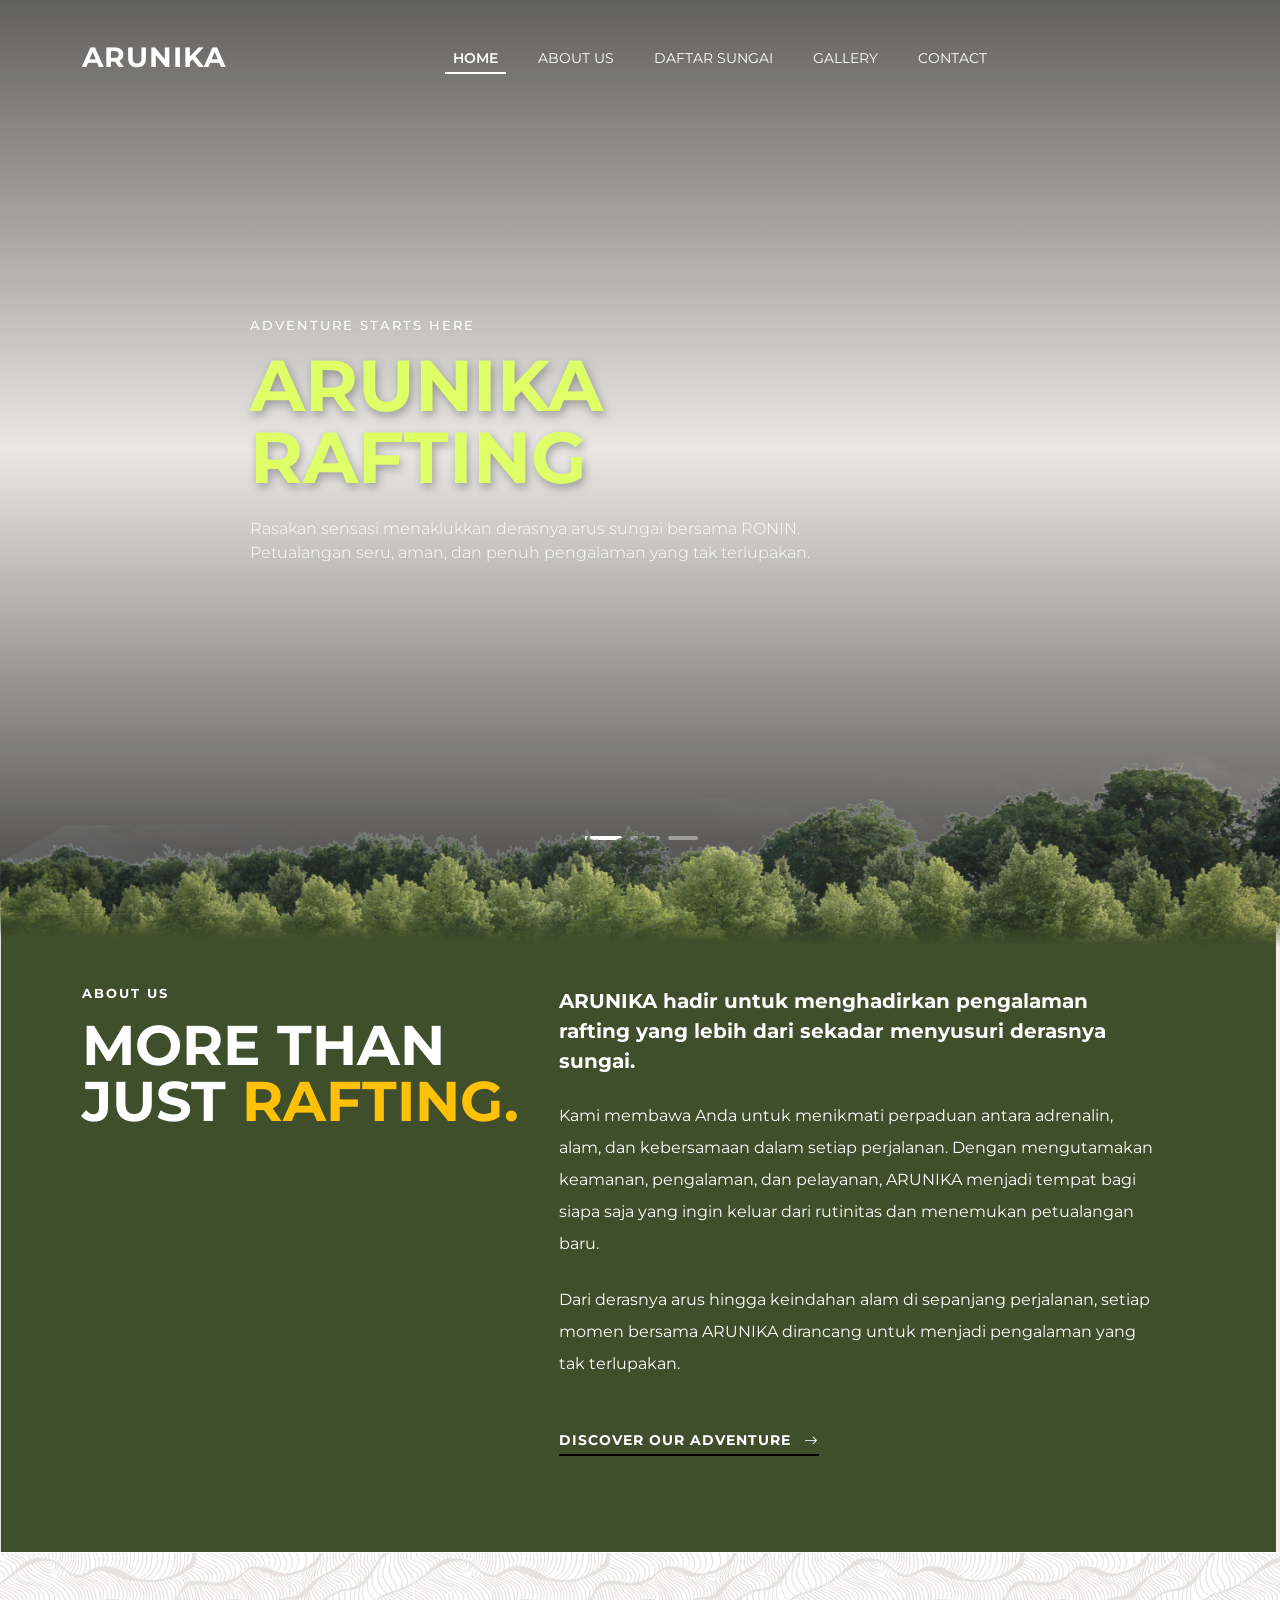
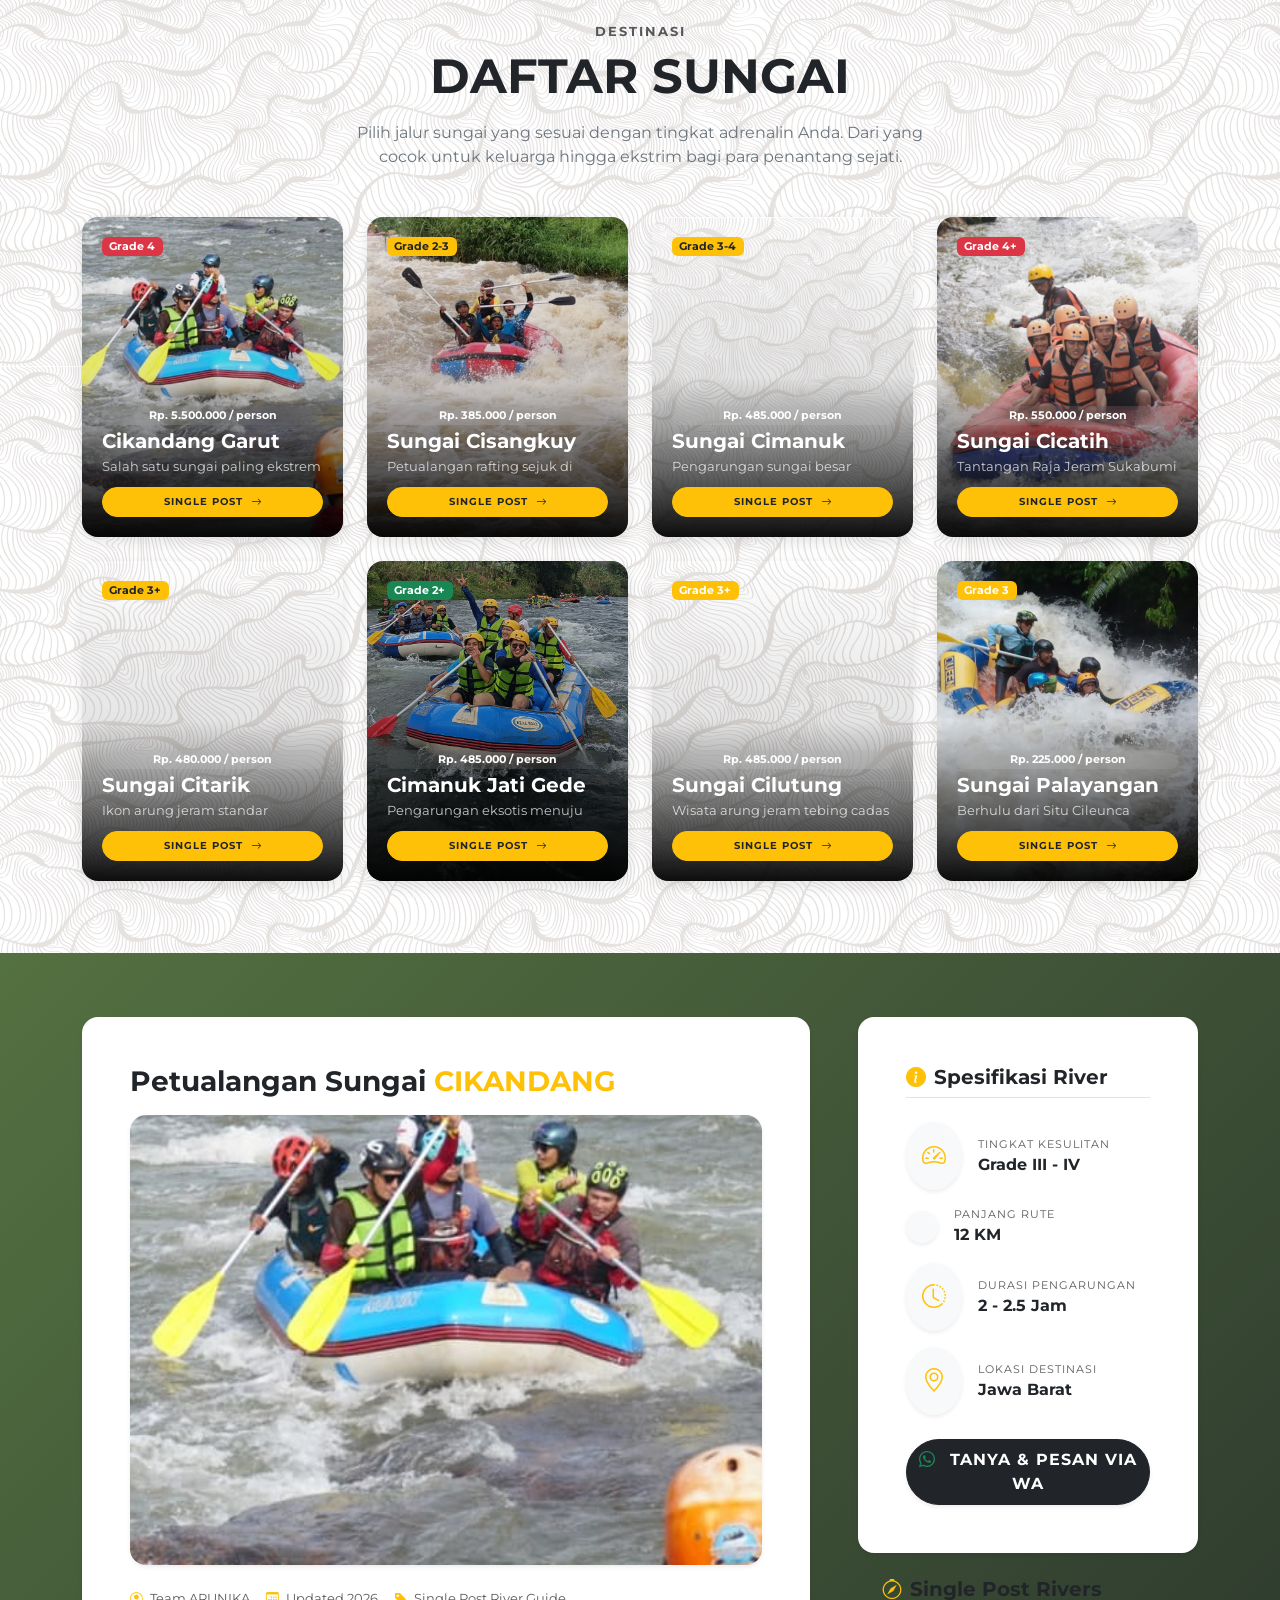
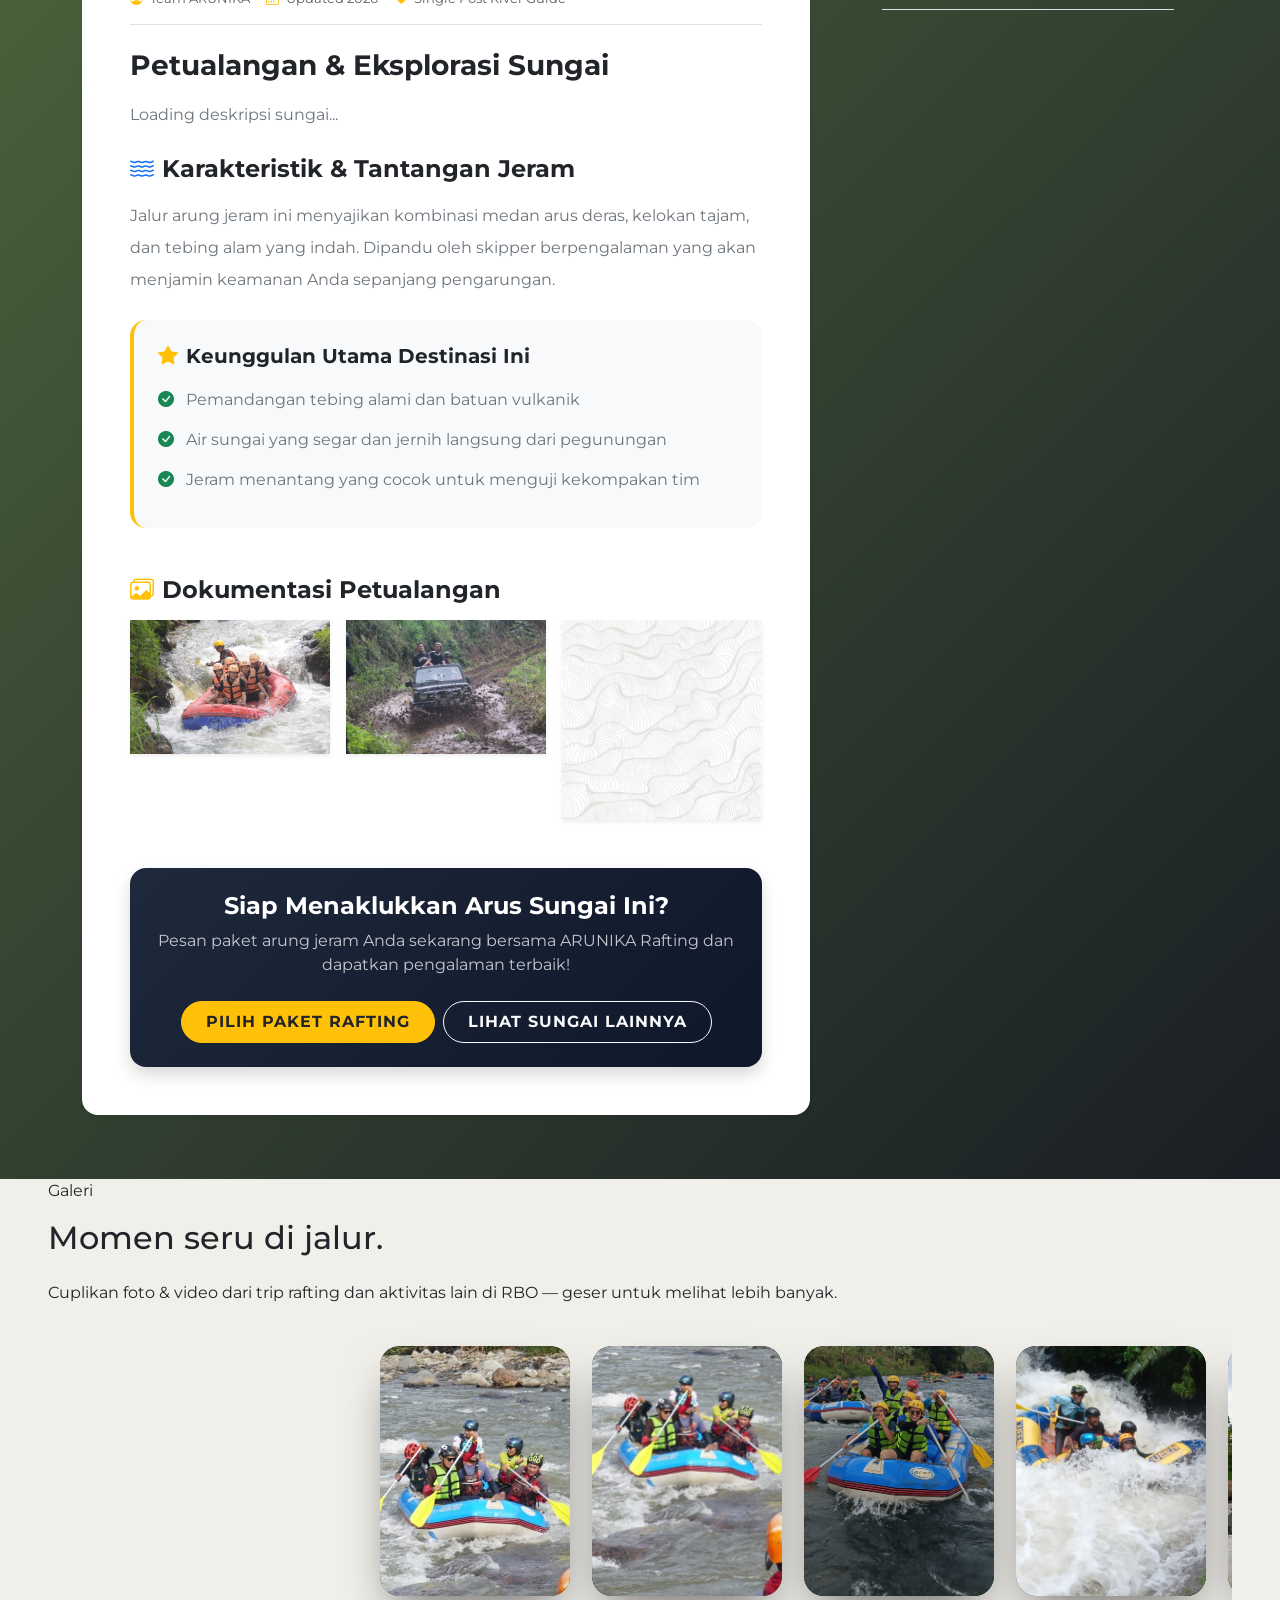
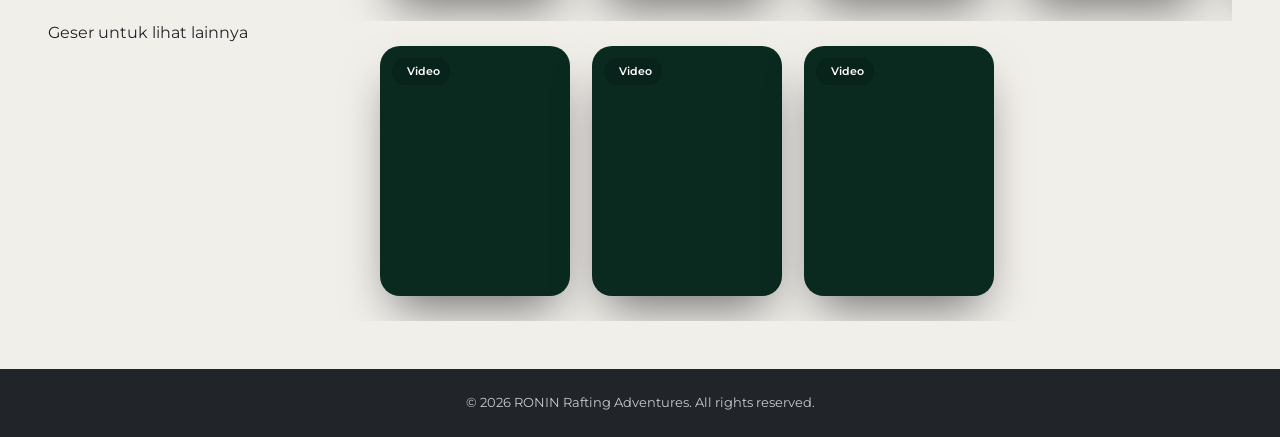
==== commit 75caa9d1: "update update" ====
--- a/index.html
+++ b/index.html
@@ -30,7 +30,7 @@
                     <li class="nav-item"><a class="nav-link active fw-semibold text-white" href="#home">HOME</a></li>
                     <li class="nav-item"><a class="nav-link text-white" href="#about">ABOUT US</a></li>
                     <li class="nav-item"><a class="nav-link text-white" href="#rivers">DAFTAR SUNGAI</a></li>
-                    <li class="nav-item"><a class="nav-link text-white" href="#paket">PAKET</a></li>
+                    <li class="nav-item"><a class="nav-link text-white" href="#paket">GALLERY</a></li>
                     <li class="nav-item"><a class="nav-link text-white" href="#about">CONTACT</a></li>
                 </ul>
             </div>
@@ -122,10 +122,10 @@
                         ARUNIKA hadir untuk menghadirkan pengalaman rafting yang lebih dari sekadar menyusuri derasnya sungai.
                     </p>
                     <p class="text-white mb-4 pe-lg-5 lh-lg">
-                        Kami membawa Anda untuk menikmati perpaduan antara adrenalin, alam, dan kebersamaan dalam setiap perjalanan. Dengan mengutamakan keamanan, pengalaman, dan pelayanan, RONIN menjadi tempat bagi siapa saja yang ingin keluar dari rutinitas dan menemukan petualangan baru.
+                        Kami membawa Anda untuk menikmati perpaduan antara adrenalin, alam, dan kebersamaan dalam setiap perjalanan. Dengan mengutamakan keamanan, pengalaman, dan pelayanan, ARUNIKA menjadi tempat bagi siapa saja yang ingin keluar dari rutinitas dan menemukan petualangan baru.
                     </p>
                     <p class="text-white mb-5 pe-lg-5 lh-lg">
-                        Dari derasnya arus hingga keindahan alam di sepanjang perjalanan, setiap momen bersama RONIN dirancang untuk menjadi pengalaman yang tak terlupakan.
+                        Dari derasnya arus hingga keindahan alam di sepanjang perjalanan, setiap momen bersama ARUNIKA dirancang untuk menjadi pengalaman yang tak terlupakan.
                     </p>
                     <div class="text-white text-lg-start">
                         <a href="#rivers" class="discover-link text-white fw-bold text-decoration-none pb-1 text-uppercase letter-spacing-1">
@@ -154,7 +154,7 @@
                 <div class="col-6 col-lg-3" data-aos="fade-up" data-aos-delay="100">
                     <div class="river-card" style="background-image: url('assets/img/cikandang2.jpeg');">
                         <div class="card-overlay">
-                            <span class="badge bg-danger mb-1 align-self-start fs-8">Grade 4</span>
+                            <span class="gradesungai badge bg-danger align-self-start fs-8">Grade 4</span>
                             <span class="badge text-white bg-glass mb-1 align-items-lg-start fs-8">Rp. 5.500.000 / person</span>
                             <h4 class="text-white fs-5 fw-bold mb-1 card-title-text">Cikandang Garut</h4>
                             <p class="text-white opacity-75 fs-7 mb-2 text-clamp">Salah satu sungai paling ekstrem dan memicu adrenalin di Garut dengan jeram Grade IV-V.</p>
@@ -162,13 +162,6 @@
                                 <a href="single-post.html?river=cikandang" class="btn btn-warning w-100 btn-baca rounded-pill fw-bold text-dark text-uppercase letter-spacing-1">
                                     Single Post <i class="bi bi-arrow-right ms-1"></i>
                                 </a>
-                                <button class="btn btn-outline-light w-100 btn-baca rounded-pill fw-semibold text-uppercase letter-spacing-1" 
-                                    data-bs-toggle="modal" data-bs-target="#dynamicRiverModal" 
-                                    data-title="Cikandang Garut (Grade 1 - Rp 1.000.000)" 
-                                    data-img="assets/img/3.JPG"
-                                    data-desc="Sungai Cikandang Garut (Grade 1 - Rp 1.000.000/orang) menyajikan pengarungan 18 km paling ekstrem di Jawa Barat. Dengan jeram Grade IV-V, sungai ini menantang rafter sejati mengarungi tebing terjal dan jeram batu raksasa dengan pelayanan VIP.">
-                                    Quick Modal
-                                </button>
                             </div>
                         </div>
                     </div>
@@ -178,7 +171,7 @@
                 <div class="col-6 col-lg-3" data-aos="fade-up" data-aos-delay="200">
                     <div class="river-card" style="background-image: url('assets/img/cisangkuy.jpeg');">
                         <div class="card-overlay">
-                            <span class="badge bg-warning text-dark mb-1 align-self-start fs-8">Grade 2-3</span>
+                            <span class="gradesungai badge bg-warning text-dark align-self-start fs-8">Grade 2-3</span>
                             <span class="badge text-white bg-glass mb-1 align-items-lg-start fs-8">Rp. 385.000 / person</span>
                             <h4 class="text-white fs-5 fw-bold mb-1 card-title-text">Sungai Cisangkuy</h4>
                             <p class="text-white opacity-75 fs-7 mb-2 text-clamp">Petualangan rafting sejuk di Pangalengan Bandung di antara hamparan kebun teh.</p>
@@ -186,13 +179,7 @@
                                 <a href="single-post.html?river=cisangkuy" class="btn btn-warning w-100 btn-baca rounded-pill fw-bold text-dark text-uppercase letter-spacing-1">
                                     Single Post <i class="bi bi-arrow-right ms-1"></i>
                                 </a>
-                                <button class="btn btn-outline-light w-100 btn-baca rounded-pill fw-semibold text-uppercase letter-spacing-1" 
-                                    data-bs-toggle="modal" data-bs-target="#dynamicRiverModal" 
-                                    data-title="Sungai Cisangkuy (Grade 2 - Rp 500.000)" 
-                                    data-img="assets/img/img.jpeg"
-                                    data-desc="Sungai Cisangkuy Pangalengan (Grade 2 - Rp 500.000/orang) menawarkan pengarungan sejuk di dataran tinggi. Memiliki 15 jeram berturut-turut Grade III-IV yang seru untuk gathering dan liburan petualangan.">
-                                    Quick Modal
-                                </button>
+
                             </div>
                         </div>
                     </div>
@@ -202,7 +189,7 @@
                 <div class="col-6 col-lg-3" data-aos="fade-up" data-aos-delay="300">
                     <div class="river-card" style="background-image: url('assets/img/ss.jpg');">
                         <div class="card-overlay">
-                            <span class="badge bg-warning text-dark mb-1 align-self-start fs-8">Grade 3-4</span>
+                            <span class="gradesungai badge bg-warning text-dark align-self-start fs-8">Grade 3-4</span>
                             <span class="badge text-white bg-glass mb-1 align-items-lg-start fs-8">Rp. 485.000 / person</span>
                             <h4 class="text-white fs-5 fw-bold mb-1 card-title-text">Sungai Cimanuk</h4>
                             <p class="text-white opacity-75 fs-7 mb-2 text-clamp">Pengarungan sungai besar dengan jeram gelombang lebar dan pemandangan lembah Garut.</p>
@@ -210,13 +197,7 @@
                                 <a href="single-post.html?river=cimanuk" class="btn btn-warning w-100 btn-baca rounded-pill fw-bold text-dark text-uppercase letter-spacing-1">
                                     Single Post <i class="bi bi-arrow-right ms-1"></i>
                                 </a>
-                                <button class="btn btn-outline-light w-100 btn-baca rounded-pill fw-semibold text-uppercase letter-spacing-1" 
-                                    data-bs-toggle="modal" data-bs-target="#dynamicRiverModal" 
-                                    data-title="Sungai Cimanuk (Grade 2 - Rp 500.000)" 
-                                    data-img="assets/img/ss.jpg"
-                                    data-desc="Sungai Cimanuk Garut (Grade 2 - Rp 500.000/orang) menyuguhkan petualangan big water rafting sepanjang 15 km dengan panorama perbukitan hijau Jawa Barat yang asri.">
-                                    Quick Modal
-                                </button>
+ 
                             </div>
                         </div>
                     </div>
@@ -226,7 +207,7 @@
                 <div class="col-6 col-lg-3" data-aos="fade-up" data-aos-delay="400">
                     <div class="river-card" style="background-image: url('assets/img/3.JPG');">
                         <div class="card-overlay">
-                            <span class="badge bg-danger mb-1 align-self-start fs-8">Grade 4+</span>
+                            <span class="gradesungai badge bg-danger align-self-start fs-8">Grade 4+</span>
                             <span class="badge text-white bg-glass mb-1 align-items-lg-start fs-8">Rp. 550.000 / person</span>
                             <h4 class="text-white fs-5 fw-bold mb-1 card-title-text">Sungai Cicatih</h4>
                             <p class="text-white opacity-75 fs-7 mb-2 text-clamp">Tantangan Raja Jeram Sukabumi dengan debit air melimpah dan 20 jeram ternama Grade III-IV.</p>
@@ -234,13 +215,7 @@
                                 <a href="single-post.html?river=cicatih" class="btn btn-warning w-100 btn-baca rounded-pill fw-bold text-dark text-uppercase letter-spacing-1">
                                     Single Post <i class="bi bi-arrow-right ms-1"></i>
                                 </a>
-                                <button class="btn btn-outline-light w-100 btn-baca rounded-pill fw-semibold text-uppercase letter-spacing-1" 
-                                    data-bs-toggle="modal" data-bs-target="#dynamicRiverModal" 
-                                    data-title="Sungai Cicatih (Grade 1 - Rp 1.000.000)" 
-                                    data-img="assets/img/3.JPG"
-                                    data-desc="Cicatih Sukabumi (Grade 1 - Rp 1.000.000/orang) terkenal dengan jeram-jeram ganas bernama seperti Jeram Gigi dan Jeram Wall. Sangat memuaskan dahaga petualang rafting sejati.">
-                                    Quick Modal
-                                </button>
+
                             </div>
                         </div>
                     </div>
@@ -250,7 +225,7 @@
                 <div class="col-6 col-lg-3" data-aos="fade-up" data-aos-delay="100">
                     <div class="river-card" style="background-image: url('https://images.unsplash.com/photo-1506547192931-419b45e0d4a9?auto=format&fit=crop&w=1200&q=80');">
                         <div class="card-overlay">
-                            <span class="badge bg-warning text-dark mb-1 align-self-start fs-8">Grade 3+</span>
+                            <span class="gradesungai badge bg-warning text-dark align-self-start fs-8">Grade 3+</span>
                             <span class="badge text-white bg-glass mb-1 align-items-lg-start fs-8">Rp. 480.000 / person</span>
                             <h4 class="text-white fs-5 fw-bold mb-1 card-title-text">Sungai Citarik</h4>
                             <p class="text-white opacity-75 fs-7 mb-2 text-clamp">Ikon arung jeram standar internasional di Sukabumi dengan arus stabil sepanjang tahun.</p>
@@ -258,13 +233,7 @@
                                 <a href="single-post.html?river=citarik" class="btn btn-warning w-100 btn-baca rounded-pill fw-bold text-dark text-uppercase letter-spacing-1">
                                     Single Post <i class="bi bi-arrow-right ms-1"></i>
                                 </a>
-                                <button class="btn btn-outline-light w-100 btn-baca rounded-pill fw-semibold text-uppercase letter-spacing-1" 
-                                    data-bs-toggle="modal" data-bs-target="#dynamicRiverModal" 
-                                    data-title="Sungai Citarik (Grade 2 - Rp 500.000)" 
-                                    data-img="https://images.unsplash.com/photo-1506547192931-419b45e0d4a9?auto=format&fit=crop&w=1200&q=80"
-                                    data-desc="Sungai Citarik Sukabumi (Grade 2 - Rp 500.000/orang) pernah menjadi lokasi kejuaraan arung jeram dunia. Memiliki standar fasilitas lengkap dan jeram-jeram aman berkelas internasional.">
-                                    Quick Modal
-                                </button>
+ 
                             </div>
                         </div>
                     </div>
@@ -274,7 +243,7 @@
                 <div class="col-6 col-lg-3" data-aos="fade-up" data-aos-delay="200">
                     <div class="river-card" style="background-image: url('assets/img/jatigede.jpeg');">
                         <div class="card-overlay">
-                            <span class="badge bg-success mb-1 align-self-start fs-8">Grade 2+</span>
+                            <span class="gradesungai badge bg-success align-self-start fs-8">Grade 2+</span>
                             <span class="badge text-white bg-glass mb-1 align-items-lg-start fs-8">Rp. 485.000 / person</span>
                             <h4 class="text-white fs-5 fw-bold mb-1 card-title-text">Cimanuk Jati Gede</h4>
                             <p class="text-white opacity-75 fs-7 mb-2 text-clamp">Pengarungan eksotis menuju muara Waduk Jatigede Sumedang dengan lanskap danau indah.</p>
@@ -282,13 +251,7 @@
                                 <a href="single-post.html?river=cimanuk-jatigede" class="btn btn-warning w-100 btn-baca rounded-pill fw-bold text-dark text-uppercase letter-spacing-1">
                                     Single Post <i class="bi bi-arrow-right ms-1"></i>
                                 </a>
-                                <button class="btn btn-outline-light w-100 btn-baca rounded-pill fw-semibold text-uppercase letter-spacing-1" 
-                                    data-bs-toggle="modal" data-bs-target="#dynamicRiverModal" 
-                                    data-title="Cimanuk Jati Gede (Grade 3 - Rp 250.000)" 
-                                    data-img="https://images.unsplash.com/photo-1522204523234-8729aa6e3d5f?auto=format&fit=crop&w=1200&q=80"
-                                    data-desc="Jalur Cimanuk Jati Gede Sumedang (Grade 3 - Rp 250.000/orang) menawarkan pengarungan santai dengan pemandangan Waduk Jatigede yang luas dan perbukitan Sumedang.">
-                                    Quick Modal
-                                </button>
+
                             </div>
                         </div>
                     </div>
@@ -298,7 +261,7 @@
                 <div class="col-6 col-lg-3" data-aos="fade-up" data-aos-delay="300">
                     <div class="river-card" style="background-image: url('https://images.unsplash.com/photo-1476158085676-e67f28ed9189?auto=format&fit=crop&w=1200&q=80');">
                         <div class="card-overlay">
-                            <span class="badge bg-success mb-1 align-self-start fs-8">Grade 3+</span>
+                            <span class="gradesungai badge bg-warning align-self-start fs-8">Grade 3+</span>
                             <span class="badge text-white bg-glass mb-1 align-items-lg-start fs-8">Rp. 485.000 / person</span>
                             <h4 class="text-white fs-5 fw-bold mb-1 card-title-text">Sungai Cilutung</h4>
                             <p class="text-white opacity-75 fs-7 mb-2 text-clamp">Wisata arung jeram tebing cadas eksotis dan jembatan gantung antik di Majalengka.</p>
@@ -306,13 +269,7 @@
                                 <a href="single-post.html?river=cilutung" class="btn btn-warning w-100 btn-baca rounded-pill fw-bold text-dark text-uppercase letter-spacing-1">
                                     Single Post <i class="bi bi-arrow-right ms-1"></i>
                                 </a>
-                                <button class="btn btn-outline-light w-100 btn-baca rounded-pill fw-semibold text-uppercase letter-spacing-1" 
-                                    data-bs-toggle="modal" data-bs-target="#dynamicRiverModal" 
-                                    data-title="Sungai Cilutung (Grade 3 - Rp 250.000)" 
-                                    data-img="https://images.unsplash.com/photo-1476158085676-e67f28ed9189?auto=format&fit=crop&w=1200&q=80"
-                                    data-desc="Sungai Cilutung Majalengka (Grade 3 - Rp 250.000/orang) menyajikan panorama tebing batu unik, spot foto instagramable, serta jeram bersahabat untuk wisata keluarga.">
-                                    Quick Modal
-                                </button>
+
                             </div>
                         </div>
                     </div>
@@ -322,7 +279,7 @@
                 <div class="col-6 col-lg-3" data-aos="fade-up" data-aos-delay="400">
                     <div class="river-card" style="background-image: url('assets/img/palayangan.jpeg');">
                         <div class="card-overlay">
-                            <span class="badge bg-success mb-1 align-self-start fs-8">Grade 3 </span>
+                            <span class="gradesungai badge bg-warning align-self-start fs-8">Grade 3 </span>
                             <span class="badge text-white bg-glass mb-1 align-items-lg-start fs-8">Rp. 225.000 / person</span>
                             <h4 class="text-white fs-5 fw-bold mb-1 card-title-text">Sungai Palayangan</h4>
                             <p class="text-white opacity-75 fs-7 mb-2 text-clamp">Berhulu dari Situ Cileunca Pangalengan dengan 7 jeram konstan di antara pinus.</p>
@@ -330,13 +287,7 @@
                                 <a href="single-post.html?river=palayangan" class="btn btn-warning w-100 btn-baca rounded-pill fw-bold text-dark text-uppercase letter-spacing-1">
                                     Single Post <i class="bi bi-arrow-right ms-1"></i>
                                 </a>
-                                <button class="btn btn-outline-light w-100 btn-baca rounded-pill fw-semibold text-uppercase letter-spacing-1" 
-                                    data-bs-toggle="modal" data-bs-target="#dynamicRiverModal" 
-                                    data-title="Sungai Palayangan (Grade 3 - Rp 250.000)" 
-                                    data-img="assets/img/img.png"
-                                    data-desc="Sungai Palayangan Pangalengan (Grade 3 - Rp 250.000/orang) memiliki air jernih dingin langsung dari Danau Situ Cileunca. Terkenal dengan 7 jeram menyenangkan tanpa henti.">
-                                    Quick Modal
-                                </button>
+
                             </div>
                         </div>
                     </div>
@@ -347,7 +298,7 @@
     </section>
 
     <!-- Paket Section (Klasifikasi Grade) -->
-    <section class="paket-section py-5 bg-dark text-white relative" id="paket">
+    <!-- <section class="paket-section py-5 bg-dark text-white relative" id="paket">
         <div class="container py-4">
             
             <div class="text-center mb-4" data-aos="fade-up">
@@ -356,20 +307,20 @@
                 <p class="text-white mx-auto" style="max-width: 650px;">
                     Pilih tingkat grade arung jeram yang sesuai dengan preferensi Anda. Setiap grade menentukan tingkat keseruan, harga paket, serta daftar sungai yang tersedia.
                 </p>
-            </div>
+            </div> -->
 
             <!-- Grade Filter Buttons -->
-            <div class="d-flex flex-wrap justify-content-center gap-2 mb-5" data-aos="fade-up" data-aos-delay="100">
+            <!-- <div class="d-flex flex-wrap justify-content-center gap-2 mb-5" data-aos="fade-up" data-aos-delay="100">
                 <button type="button" class="btn btn-warning text-dark rounded-pill px-4 fw-bold text-uppercase fs-7 btn-filter-grade active" onclick="filterGrade('all', this)">Semua Grade</button>
                 <button type="button" class="btn btn-outline-light rounded-pill px-4 fw-bold text-uppercase fs-7 btn-filter-grade" onclick="filterGrade('PaketA', this)">Paket A (250K)</button>
                 <button type="button" class="btn btn-outline-light rounded-pill px-4 fw-bold text-uppercase fs-7 btn-filter-grade" onclick="filterGrade('grade2', this)">Paket B (500K)</button>
                 <button type="button" class="btn btn-outline-light rounded-pill px-4 fw-bold text-uppercase fs-7 btn-filter-grade" onclick="filterGrade('grade1', this)">Paket C (1 Juta)</button>
             </div>
 
-            <div class="row g-4 justify-content-center">
+            <div class="row g-4 justify-content-center"> -->
                 
                 <!-- Grade 3 Card (250K) -->
-                <div class="col-lg-4 col-md-6 grade-card-item" data-grade="PaketA" data-aos="fade-up" data-aos-delay="100">
+                <!-- <div class="col-lg-4 col-md-6 grade-card-item" data-grade="PaketA" data-aos="fade-up" data-aos-delay="100">
                     <div class="paket-card h-100 p-4 rounded-4 bg-glass border border-success d-flex flex-column justify-content-between">
                         <div>
                             <div class="d-flex justify-content-between align-items-center mb-3">
@@ -407,10 +358,10 @@
 
                         <a href="https://wa.me/?text=Halo%20saya%20ingin%20pesan%20Paket%20Rafting%20Grade%203%20(Rp%20250.000)" target="_blank" class="btn btn-outline-success rounded-pill w-100 fw-bold py-2 text-uppercase letter-spacing-1">Pesan Grade 3 (250K)</a>
                     </div>
-                </div>
+                </div> -->
 
                 <!-- Grade 2 Card (500K) -->
-                <div class="col-lg-4 col-md-6 grade-card-item" data-grade="grade2" data-aos="fade-up" data-aos-delay="200">
+                <!-- <div class="col-lg-4 col-md-6 grade-card-item" data-grade="grade2" data-aos="fade-up" data-aos-delay="200">
                     <div class="paket-card popular-card h-100 p-4 rounded-4 bg-glass border border-warning position-relative d-flex flex-column justify-content-between shadow-lg">
                         <div class="popular-badge position-absolute top-0 start-50 translate-middle">
                             <span class="badge bg-warning text-dark px-3 py-2 text-uppercase letter-spacing-1 fw-bold shadow">Paling Populer</span>
@@ -471,10 +422,10 @@
 
                         <a href="https://wa.me/?text=Halo%20saya%20ingin%20pesan%20Paket%20Rafting%20Grade%202%20(Rp%20500.000)" target="_blank" class="btn btn-warning text-dark rounded-pill w-100 fw-bold py-2 text-uppercase letter-spacing-1 shadow">Pesan Grade 2 (500K)</a>
                     </div>
-                </div>
+                </div> -->
 
                 <!-- Grade 1 Card (1 Juta) -->
-                <div class="col-lg-4 col-md-6 grade-card-item" data-grade="grade1" data-aos="fade-up" data-aos-delay="300">
+                <!-- <div class="col-lg-4 col-md-6 grade-card-item" data-grade="grade1" data-aos="fade-up" data-aos-delay="300">
                     <div class="paket-card h-100 p-4 rounded-4 bg-glass border border-danger d-flex flex-column justify-content-between">
                         <div>
                             <div class="popular-badge position-absolute top-0 start-50 translate-middle">
@@ -520,6 +471,206 @@
 
             </div>
         </div>
+    </section> -->
+
+    <!-- Gallery -->
+    <section class="cikandang py-5">
+        <div class="container py-3">
+            <div class="row g-4 g-lg-5">
+                
+                <!-- Left: Post Article Body (8 Cols) -->
+                <div class="col-lg-8">
+                    <div class="bg-white p-4 p-md-5 rounded-4 shadow-sm">
+                        <h3 class="fw-bold text-dark mb-3">Petualangan Sungai <span class="text-warning">CIKANDANG</span></h3>
+                        <!-- Single Post Image -->
+                        <div class="mb-4 overflow-hidden rounded-4 shadow-sm">
+                            <img src="assets/img/cikandang2.jpeg" id="riverMainImg" alt="Detail Sungai" class="img-fluid w-100" style="max-height: 450px; object-fit: cover;">
+                        </div>
+
+                        <!-- Single Post Article Text -->
+                        <div class="post-body">
+                            <div class="d-flex align-items-center gap-3 mb-4 pb-3 border-bottom text-muted fs-7">
+                                <span><i class="bi bi-person-circle me-1 text-warning"></i> Team ARUNIKA</span>
+                                <span><i class="bi bi-calendar3 me-1 text-warning"></i> Updated 2026</span>
+                                <span><i class="bi bi-tag-fill me-1 text-warning"></i> Single Post River Guide</span>
+                            </div>
+
+                            <h3 class="fw-bold text-dark mb-3">Petualangan & Eksplorasi <span id="articleRiverName">Sungai</span></h3>
+                            <p class="text-secondary lh-lg fs-6 mb-4" id="riverDescLong">
+                                Loading deskripsi sungai...
+                            </p>
+
+                            <h4 class="fw-bold text-dark mt-4 mb-3"><i class="bi bi-water text-primary me-2"></i>Karakteristik & Tantangan Jeram</h4>
+                            <p class="text-secondary lh-lg fs-6 mb-4" id="riverRapidsDesc">
+                                Jalur arung jeram ini menyajikan kombinasi medan arus deras, kelokan tajam, dan tebing alam yang indah. Dipandu oleh skipper berpengalaman yang akan menjamin keamanan Anda sepanjang pengarungan.
+                            </p>
+
+                            <!-- Highlights Box -->
+                            <div class="p-4 rounded-4 bg-light border-start border-4 border-warning mb-4">
+                                <h5 class="fw-bold text-dark mb-3"><i class="bi bi-star-fill text-warning me-2"></i>Keunggulan Utama Destinasi Ini</h5>
+                                <ul class="mb-0 text-secondary fs-6 lh-lg list-unstyled" id="riverHighlights">
+                                    <li class="mb-2"><i class="bi bi-check-circle-fill text-success me-2"></i> Pemandangan tebing alami dan batuan vulkanik</li>
+                                    <li class="mb-2"><i class="bi bi-check-circle-fill text-success me-2"></i> Air sungai yang segar dan jernih langsung dari pegunungan</li>
+                                    <li class="mb-2"><i class="bi bi-check-circle-fill text-success me-2"></i> Jeram menantang yang cocok untuk menguji kekompakan tim</li>
+                                </ul>
+                            </div>
+
+                            <!-- Photo Gallery -->
+                            <h4 class="fw-bold text-dark mt-5 mb-3"><i class="bi bi-images text-warning me-2"></i>Dokumentasi Petualangan</h4>
+                            <div class="row g-3 mb-5" id="riverGallery">
+                                <div class="col-6 col-md-4"><img src="assets/img/3.JPG" class="w-100 gallery-img shadow-sm" alt="Gallery"></div>
+                                <div class="col-6 col-md-4"><img src="assets/img/img.jpeg" class="w-100 gallery-img shadow-sm" alt="Gallery"></div>
+                                <div class="col-6 col-md-4"><img src="assets/img/ss.jpg" class="w-100 gallery-img shadow-sm" alt="Gallery"></div>
+                            </div>
+
+                            <!-- CTA Box inside post -->
+                            <div class="p-4 rounded-4 text-white text-center shadow" style="background: linear-gradient(135deg, #1e293b, #0f172a);">
+                                <h4 class="fw-bold mb-2">Siap Menaklukkan Arus Sungai Ini?</h4>
+                                <p class="fs-6 opacity-75 mb-4">Pesan paket arung jeram Anda sekarang bersama ARUNIKA Rafting dan dapatkan pengalaman terbaik!</p>
+                                <div class="d-flex flex-wrap gap-2 justify-content-center">
+                                    <a href="index.html#paket" class="btn btn-warning fw-bold px-4 py-2 rounded-pill text-dark text-uppercase letter-spacing-1">Pilih Paket Rafting</a>
+                                    <a href="index.html#rivers" class="btn btn-outline-light fw-bold px-4 py-2 rounded-pill text-uppercase letter-spacing-1">Lihat Sungai Lainnya</a>
+                                </div>
+                            </div>
+
+                        </div>
+
+                    </div>
+                </div>
+
+                <!-- Right Sidebar (4 Cols) -->
+                <div class="col-lg-4">
+                    <div class="sticky-top" style="top: 100px; z-index: 1;">
+                        
+                        <!-- Info Card -->
+                        <div class="info-sidebar-card bg-white p-4 p-md-5 rounded-4 shadow-sm">
+                            <h5 class="fw-bold text-dark mb-4 pb-2 border-bottom"><i class="bi bi-info-circle-fill text-warning me-2"></i>Spesifikasi River</h5>
+                            
+                            <div class="d-flex align-items-center mb-3">
+                                <div class="bg-light p-3 rounded-circle me-3 text-warning shadow-sm">
+                                    <i class="bi bi-speedometer2 fs-4"></i>
+                                </div>
+                                <div>
+                                    <small class="text-muted d-block text-uppercase letter-spacing-1 fs-8">Tingkat Kesulitan</small>
+                                    <strong class="text-dark fs-6" id="infoGrade">Grade III - IV</strong>
+                                </div>
+                            </div>
+
+                            <div class="d-flex align-items-center mb-3">
+                                <div class="bg-light p-3 rounded-circle me-3 text-warning shadow-sm">
+                                    <i class="bi bi-ruler fs-4"></i>
+                                </div>
+                                <div>
+                                    <small class="text-muted d-block text-uppercase letter-spacing-1 fs-8">Panjang Rute</small>
+                                    <strong class="text-dark fs-6" id="infoDistance">12 KM</strong>
+                                </div>
+                            </div>
+
+                            <div class="d-flex align-items-center mb-3">
+                                <div class="bg-light p-3 rounded-circle me-3 text-warning shadow-sm">
+                                    <i class="bi bi-clock-history fs-4"></i>
+                                </div>
+                                <div>
+                                    <small class="text-muted d-block text-uppercase letter-spacing-1 fs-8">Durasi Pengarungan</small>
+                                    <strong class="text-dark fs-6" id="infoDuration">2 - 2.5 Jam</strong>
+                                </div>
+                            </div>
+
+                            <div class="d-flex align-items-center mb-4">
+                                <div class="bg-light p-3 rounded-circle me-3 text-warning shadow-sm">
+                                    <i class="bi bi-geo-alt fs-4"></i>
+                                </div>
+                                <div>
+                                    <small class="text-muted d-block text-uppercase letter-spacing-1 fs-8">Lokasi Destinasi</small>
+                                    <strong class="text-dark fs-6" id="infoLocation">Jawa Barat</strong>
+                                </div>
+                            </div>
+
+                            <a href="https://wa.me/?text=Halo%20saya%20tertarik%20dengan%20Rafting%20Sungai" id="waBookingBtn" target="_blank" class="btn btn-dark w-100 rounded-pill py-2 fw-bold text-uppercase letter-spacing-1 shadow-sm">
+                                <i class="bi bi-whatsapp me-2 text-success"></i> Tanya & Pesan via WA
+                            </a>
+                        </div>
+
+                        <!-- Other Rivers Card -->
+                        <div class="info-sidebar-card p-4">
+                            <h5 class="fw-bold text-dark mb-3 pb-2 border-bottom"><i class="bi bi-compass me-2 text-warning"></i>Single Post Rivers</h5>
+                            <div class="list-group list-group-flush" id="otherRiversList">
+                                <!-- Populated dynamically -->
+                            </div>
+                        </div>
+
+                    </div>
+                </div>
+
+            </div>
+        </div>
+    </section>
+
+
+    <!-- GaLLERY -->
+
+    <section id="galeri" class="bg-sand-100 py-50 sm:py-28 relative overflow-hidden">
+      <div class="topo-layer topo-layer-dark" aria-hidden="true"></div>
+      <div class="max-w-7xl mx-auto px-5 sm:px-8 relative z-10">
+        <div class="max-w-2xl">
+          <p class="eyebrow">Galeri</p>
+          <h2 class="section-title mt-3">Momen seru di jalur.</h2>
+          <p class="mt-4 text-dark/65">Cuplikan foto &amp; video dari trip rafting dan aktivitas lain di RBO — geser untuk melihat lebih banyak.</p>
+        </div>
+    
+        <div class="main-gallery mt-12" id="mainGallery">
+          <div class="main-gallery-track coverflow-track" id="mainGalleryTrack">
+            <div class="gallery-3d-card"><img src="assets/img/cikandang.jpeg" alt="Rafting" loading="lazy"></div>
+            <div class="gallery-3d-card"><img src="assets/img/cikandang2.jpeg" alt="Flying Fox" loading="lazy"></div>
+            <div class="gallery-3d-card"><img src="assets/img/jatigede.jpeg" alt="Offroad" loading="lazy"></div>
+            <div class="gallery-3d-card"><img src="assets/img/palayangan.jpeg" alt="ATV" loading="lazy"></div>
+            <div class="gallery-3d-card"><img src="assets/img/rafting1.jpeg" alt="Paintball" loading="lazy"></div>
+            <div class="gallery-3d-card"><img src="assets/img/rafting2.jpeg" alt="Villa" loading="lazy"></div>
+            <div class="gallery-3d-card"><img src="assets/img/cisangkuy.jpeg" alt="Camping" loading="lazy"></div>
+          </div>
+          <div class="hero-gallery-hint"><i data-lucide="move-horizontal" class="w-3.5 h-3.5"></i> Geser untuk lihat lainnya</div>
+        </div>
+    
+        <!-- baris 2 -->
+         <div class="main-gallery mt-12" id="mainGallery">
+          <div class="main-gallery-track coverflow-track" id="mainGalleryTrack">
+           
+    <!-- VIDEO1 -->
+        <div class="gallery-3d-card video-popup-trigger cursor-pointer group" data-video-src="img/v1.mp4">
+            <video src="img/v1.mp4" muted loop playsinline class="pointer-events-none"></video>
+            <span class="gallery-video-badge"><i data-lucide="play" class="w-3 h-3"></i> Video</span>
+            <div class="absolute inset-0 bg-black/30 group-hover:bg-black/10 transition flex items-center justify-center">
+              <div class="w-12 h-12 rounded-full bg-rust text-white flex items-center justify-center shadow-lg group-hover:scale-110 transition-transform">
+                <i data-lucide="play" class="w-6 h-6 fill-current ml-0.5"></i>
+              </div>
+            </div>
+          </div>
+    <!-- VIDEO2 -->
+      <div class="gallery-3d-card video-popup-trigger cursor-pointer group" data-video-src="https://assets.mixkit.co/videos/1218/1218-360.mp4">
+            <video src="https://assets.mixkit.co/videos/1218/1218-360.mp4" muted loop playsinline class="pointer-events-none"></video>
+            <span class="gallery-video-badge"><i data-lucide="play" class="w-3 h-3"></i> Video</span>
+            <div class="absolute inset-0 bg-black/30 group-hover:bg-black/10 transition flex items-center justify-center">
+              <div class="w-12 h-12 rounded-full bg-rust text-white flex items-center justify-center shadow-lg group-hover:scale-110 transition-transform">
+                <i data-lucide="play" class="w-6 h-6 fill-current ml-0.5"></i>
+              </div>
+            </div>
+          </div>
+      <!-- vIDEO3 -->
+        <div class="gallery-3d-card video-popup-trigger cursor-pointer group" data-video-src="https://assets.mixkit.co/videos/1218/1218-360.mp4">
+            <video src="https://assets.mixkit.co/videos/1218/1218-360.mp4" muted loop playsinline class="pointer-events-none"></video>
+            <span class="gallery-video-badge"><i data-lucide="play" class="w-3 h-3"></i> Video</span>
+            <div class="absolute inset-0 bg-black/30 group-hover:bg-black/10 transition flex items-center justify-center">
+              <div class="w-12 h-12 rounded-full bg-rust text-white flex items-center justify-center shadow-lg group-hover:scale-110 transition-transform">
+                <i data-lucide="play" class="w-6 h-6 fill-current ml-0.5"></i>
+              </div>
+            </div>
+          </div>
+    
+        </div>
+          <div class="hero-gallery-hint"><i data-lucide="move-horizontal" class="w-3.5 h-3.5"></i> Geser untuk lihat lainnya</div>
+        </div>
+        <!--  -->
+      </div>
     </section>
 
     <!-- Bootstrap Modal Dinamis (Single Modal) -->
@@ -558,16 +709,4 @@
     <!-- Custom JS -->
    <script src="assets/js/script.js"></script>
 </body>
-</html>
-
-
-<!-- //// -->
-Sungai 
-- Cikandang garut
-- Cimanuk 
-- Cilutung
-- Cimanuk Jati Gede
-- Cicatih
-- Palayangan
-
-<!--  -->+</html>
--- a/assets/css/style.css
+++ b/assets/css/style.css
@@ -220,6 +220,9 @@
             background: linear-gradient(135deg, #547141 0%, #1a1e24 100%);
             position: relative;
         }
+        .gradesungai {
+            margin-bottom: 150px;
+        }
         .bg-glass {
             background: rgba(255, 255, 255, 0.05);
             backdrop-filter: blur(12px);
@@ -242,7 +245,36 @@
         .harga-box span {
             font-family: 'Montserrat', sans-serif;
         }
-
+        .cikandang {
+            background: linear-gradient(135deg, #547141 0%, #1a1e24 100%);
+        }
+
+        /* Main Galeri section — bigger coverflow showcase with photos + videos */
+            .main-gallery { position: relative; height: 400px; perspective: 1300px; }
+            .main-gallery-track {
+            display: flex; align-items: center; gap: 22px;
+            height: 100%; overflow-x: auto; overflow-y: hidden;
+            scroll-snap-type: x mandatory; -webkit-overflow-scrolling: touch;
+            padding: 0 38%; scrollbar-width: none; transform-style: preserve-3d;
+            }
+            .main-gallery-track::-webkit-scrollbar { display: none; }
+            .gallery-3d-card {
+            position: relative; flex: 0 0 260px; height: 340px; border-radius: 20px; overflow: hidden;
+            scroll-snap-align: center; will-change: transform, opacity; background: #0a2a20;
+            box-shadow: 0 24px 48px -14px rgba(0,0,0,0.55);
+            transition: transform .15s ease-out, opacity .15s ease-out;
+            }
+            .gallery-3d-card img, .gallery-3d-card video { width: 100%; height: 100%; object-fit: cover; display: block; }
+            .gallery-video-badge {
+            position: absolute; top: 12px; left: 12px; z-index: 5;
+            display: inline-flex; align-items: center; gap: 5px;
+            background: rgba(8,34,26,0.72); backdrop-filter: blur(4px);
+            color: #fff; font-size: 11px; font-weight: 600; padding: 5px 10px; border-radius: 999px;
+            }
+                    .main-gallery { height: 300px; }
+            .gallery-3d-card { flex-basis: 190px; height: 250px; }
+            .main-gallery-track { padding: 0 28%; }
+            
         /* Responsiveness */
         @media (max-width: 991.98px) {
             .navbar-collapse {
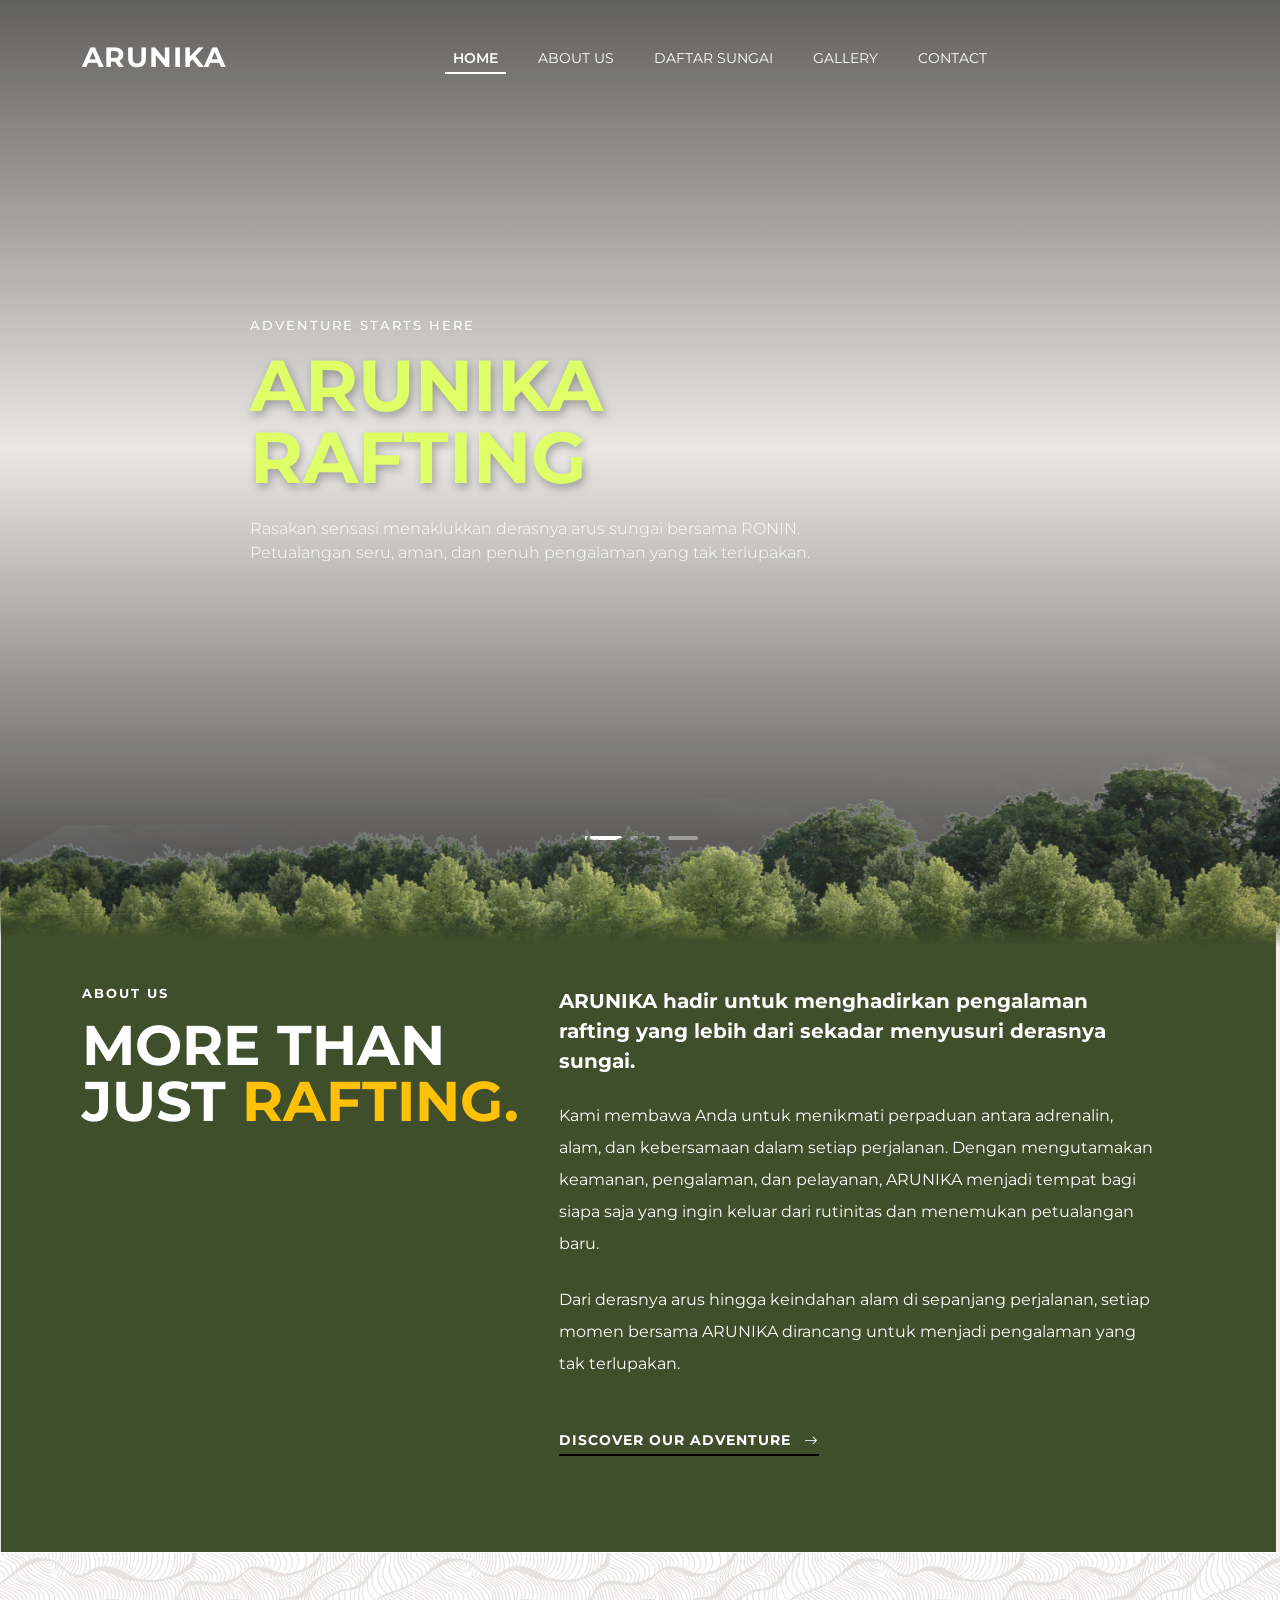
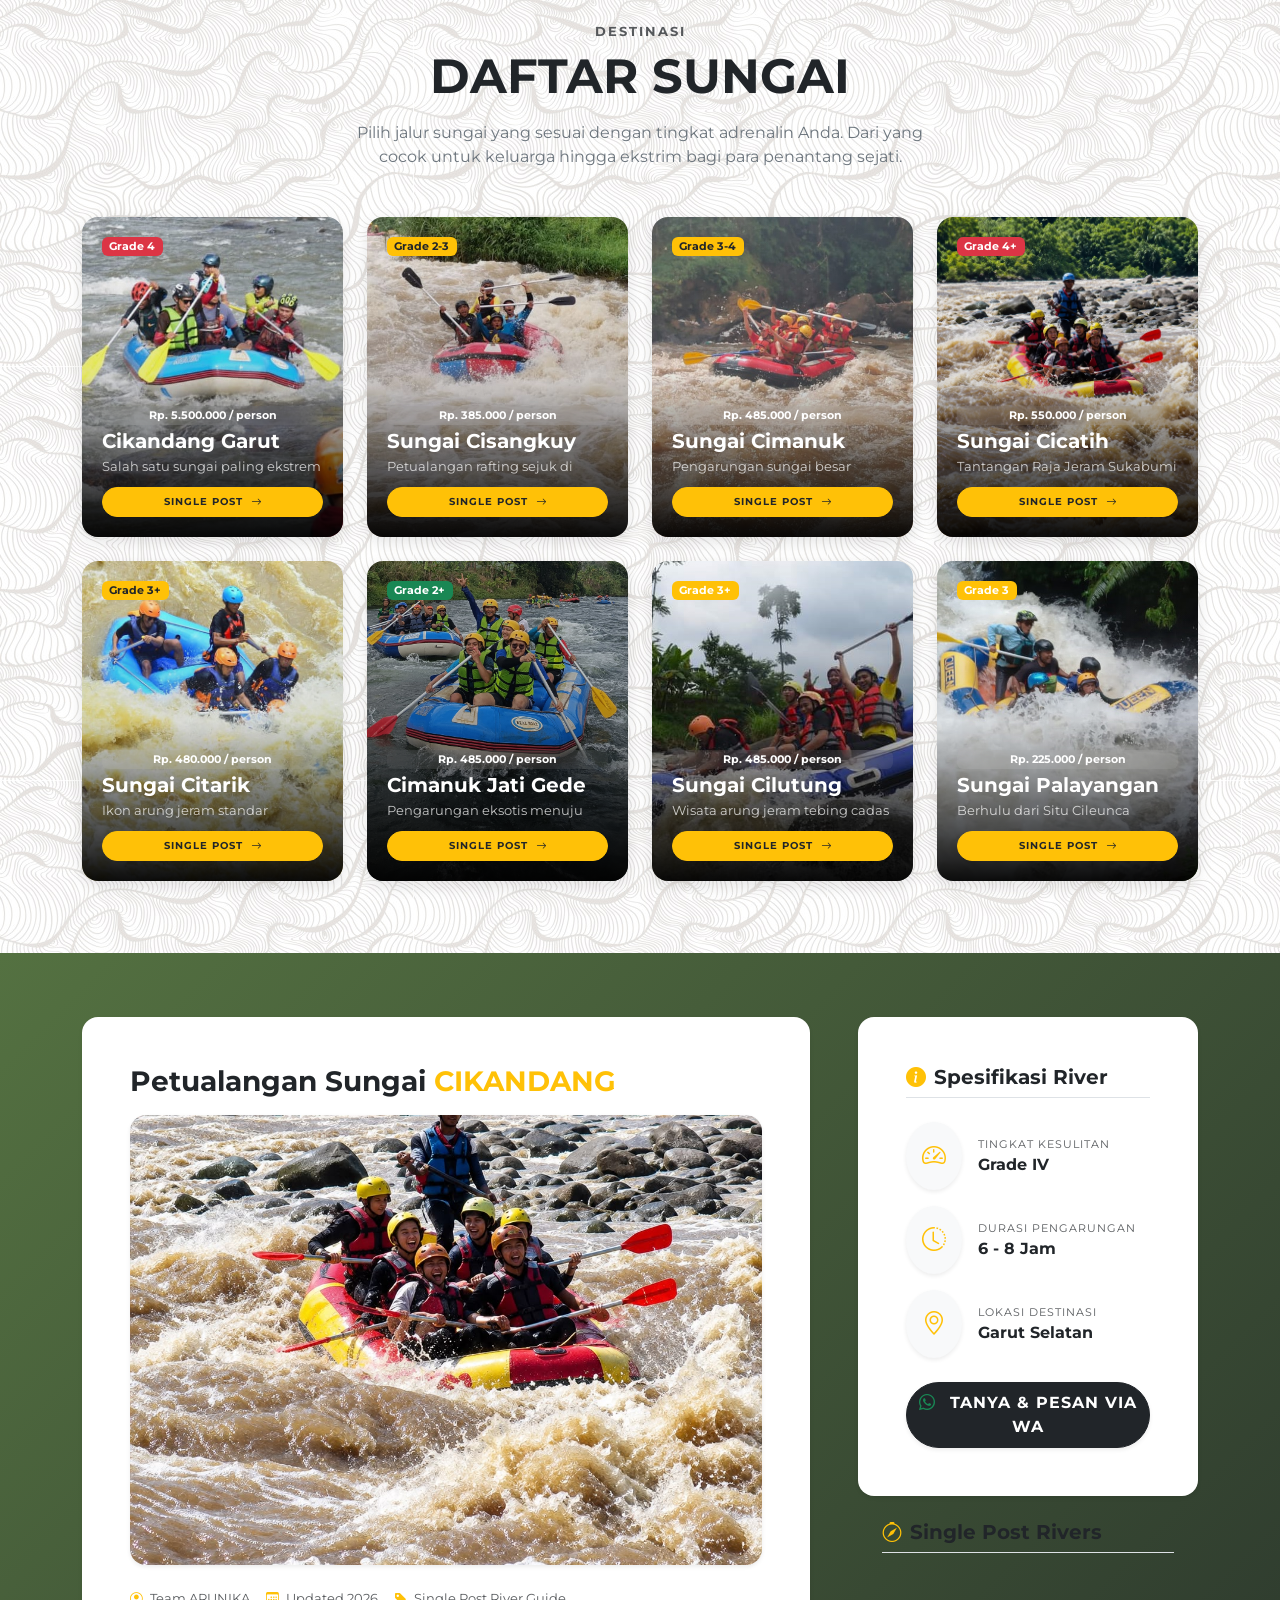
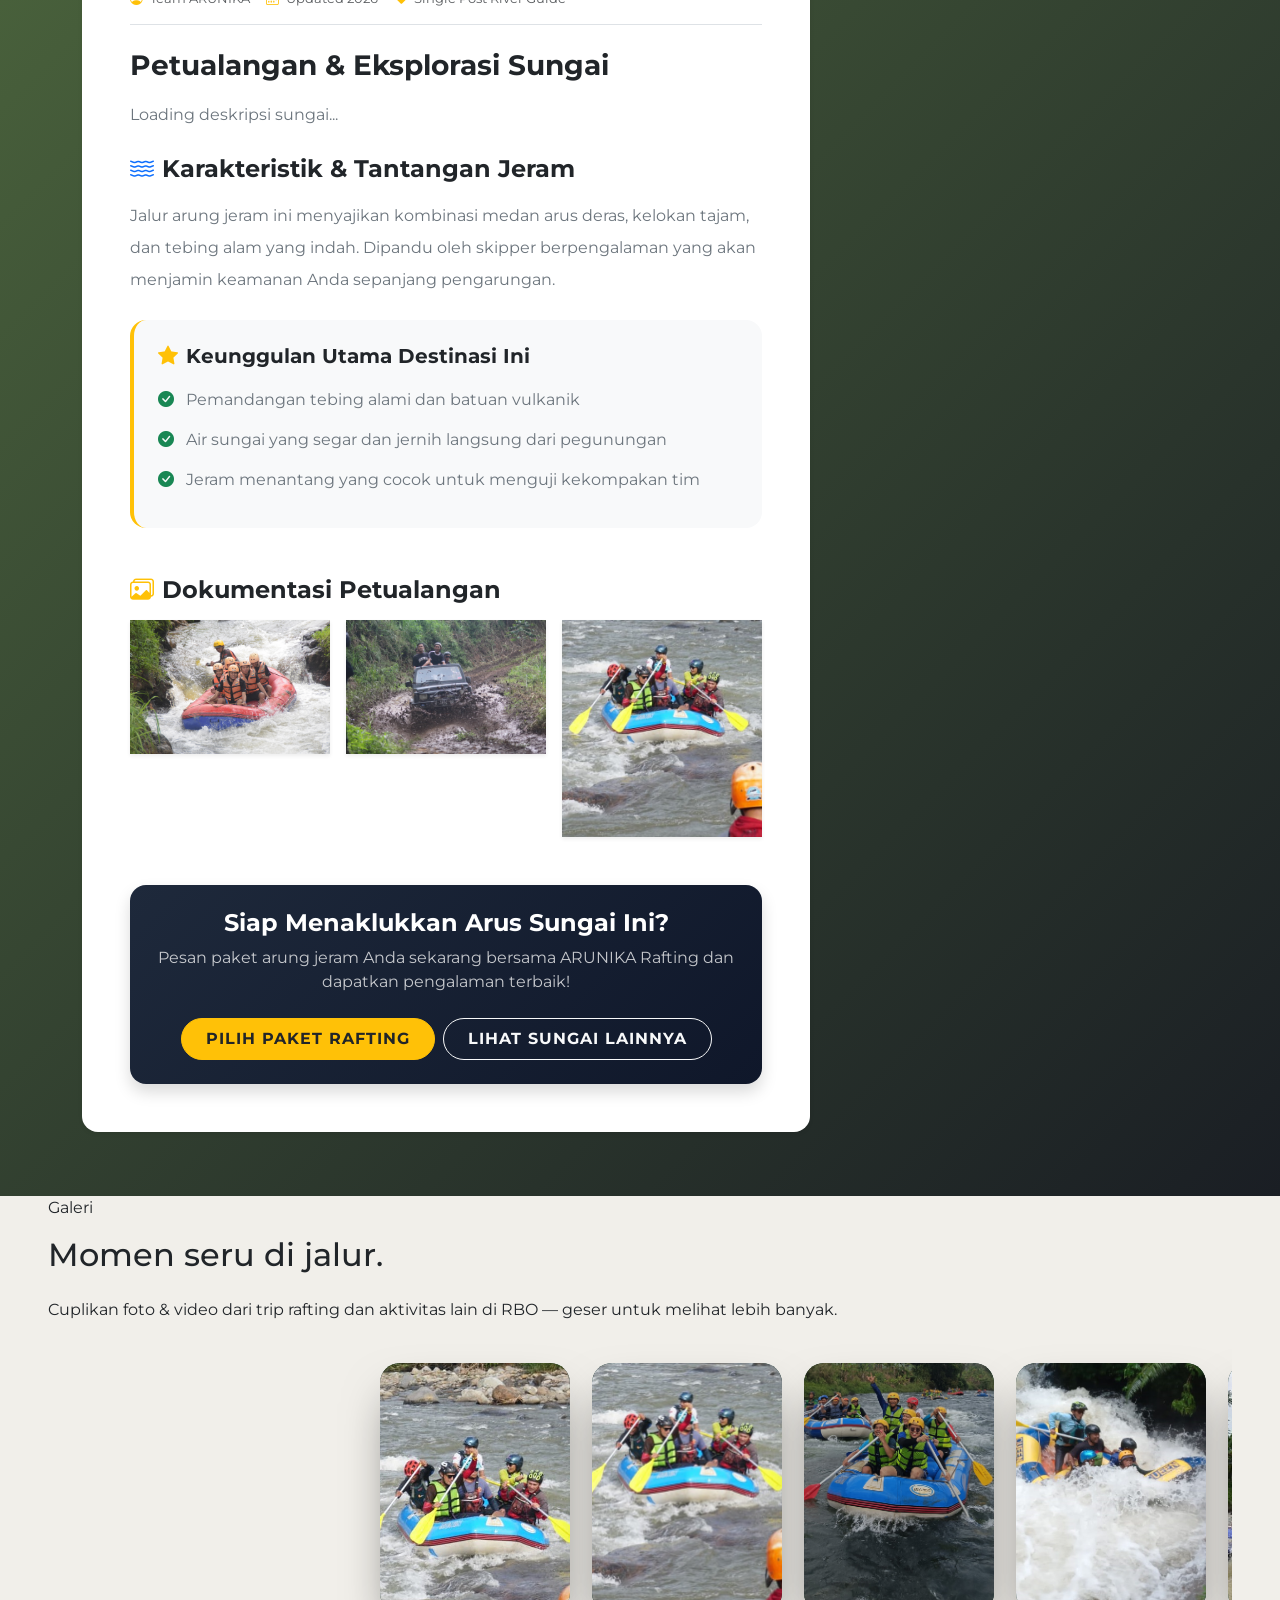
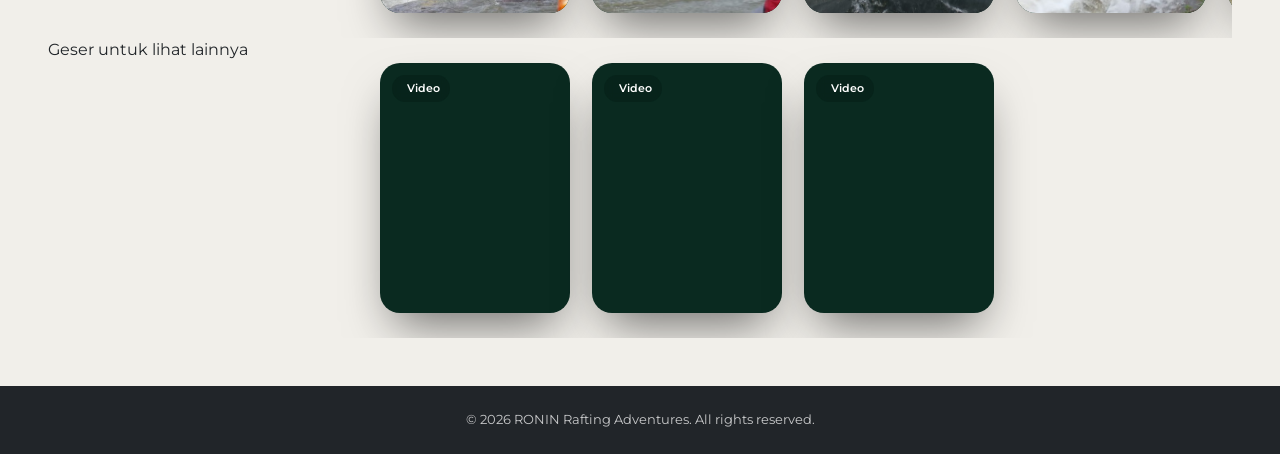
==== commit 972e8d99: "update update" ====
--- a/index.html
+++ b/index.html
@@ -30,7 +30,7 @@
                     <li class="nav-item"><a class="nav-link active fw-semibold text-white" href="#home">HOME</a></li>
                     <li class="nav-item"><a class="nav-link text-white" href="#about">ABOUT US</a></li>
                     <li class="nav-item"><a class="nav-link text-white" href="#rivers">DAFTAR SUNGAI</a></li>
-                    <li class="nav-item"><a class="nav-link text-white" href="#paket">GALLERY</a></li>
+                    <li class="nav-item"><a class="nav-link text-white" href="#gallery">GALLERY</a></li>
                     <li class="nav-item"><a class="nav-link text-white" href="#about">CONTACT</a></li>
                 </ul>
             </div>
@@ -187,7 +187,7 @@
 
                 <!-- Card 3 -->
                 <div class="col-6 col-lg-3" data-aos="fade-up" data-aos-delay="300">
-                    <div class="river-card" style="background-image: url('assets/img/ss.jpg');">
+                    <div class="river-card" style="background-image: url('assets/img/ci\ manuk.jpeg');">
                         <div class="card-overlay">
                             <span class="gradesungai badge bg-warning text-dark align-self-start fs-8">Grade 3-4</span>
                             <span class="badge text-white bg-glass mb-1 align-items-lg-start fs-8">Rp. 485.000 / person</span>
@@ -205,7 +205,7 @@
 
                 <!-- Card 4 -->
                 <div class="col-6 col-lg-3" data-aos="fade-up" data-aos-delay="400">
-                    <div class="river-card" style="background-image: url('assets/img/3.JPG');">
+                    <div class="river-card" style="background-image: url('assets/img/cicatih.jpeg');">
                         <div class="card-overlay">
                             <span class="gradesungai badge bg-danger align-self-start fs-8">Grade 4+</span>
                             <span class="badge text-white bg-glass mb-1 align-items-lg-start fs-8">Rp. 550.000 / person</span>
@@ -223,7 +223,7 @@
 
                 <!-- Card 5 -->
                 <div class="col-6 col-lg-3" data-aos="fade-up" data-aos-delay="100">
-                    <div class="river-card" style="background-image: url('https://images.unsplash.com/photo-1506547192931-419b45e0d4a9?auto=format&fit=crop&w=1200&q=80');">
+                    <div class="river-card" style="background-image: url('assets/img/citarik.jpeg');">
                         <div class="card-overlay">
                             <span class="gradesungai badge bg-warning text-dark align-self-start fs-8">Grade 3+</span>
                             <span class="badge text-white bg-glass mb-1 align-items-lg-start fs-8">Rp. 480.000 / person</span>
@@ -259,7 +259,7 @@
 
                 <!-- Card 7 -->
                 <div class="col-6 col-lg-3" data-aos="fade-up" data-aos-delay="300">
-                    <div class="river-card" style="background-image: url('https://images.unsplash.com/photo-1476158085676-e67f28ed9189?auto=format&fit=crop&w=1200&q=80');">
+                    <div class="river-card" style="background-image: url('assets/img/rafting1.jpeg');">
                         <div class="card-overlay">
                             <span class="gradesungai badge bg-warning align-self-start fs-8">Grade 3+</span>
                             <span class="badge text-white bg-glass mb-1 align-items-lg-start fs-8">Rp. 485.000 / person</span>
@@ -484,7 +484,7 @@
                         <h3 class="fw-bold text-dark mb-3">Petualangan Sungai <span class="text-warning">CIKANDANG</span></h3>
                         <!-- Single Post Image -->
                         <div class="mb-4 overflow-hidden rounded-4 shadow-sm">
-                            <img src="assets/img/cikandang2.jpeg" id="riverMainImg" alt="Detail Sungai" class="img-fluid w-100" style="max-height: 450px; object-fit: cover;">
+                            <img src="assets/img/cicatih.jpeg" id="riverMainImg" alt="Detail Sungai" class="img-fluid w-100" style="max-height: 450px; object-fit: cover;">
                         </div>
 
                         <!-- Single Post Article Text -->
@@ -520,7 +520,7 @@
                             <div class="row g-3 mb-5" id="riverGallery">
                                 <div class="col-6 col-md-4"><img src="assets/img/3.JPG" class="w-100 gallery-img shadow-sm" alt="Gallery"></div>
                                 <div class="col-6 col-md-4"><img src="assets/img/img.jpeg" class="w-100 gallery-img shadow-sm" alt="Gallery"></div>
-                                <div class="col-6 col-md-4"><img src="assets/img/ss.jpg" class="w-100 gallery-img shadow-sm" alt="Gallery"></div>
+                                <div class="col-6 col-md-4"><img src="assets/img/cikandang2.jpeg" class="w-100 gallery-img shadow-sm" alt="Gallery"></div>
                             </div>
 
                             <!-- CTA Box inside post -->
@@ -552,11 +552,11 @@
                                 </div>
                                 <div>
                                     <small class="text-muted d-block text-uppercase letter-spacing-1 fs-8">Tingkat Kesulitan</small>
-                                    <strong class="text-dark fs-6" id="infoGrade">Grade III - IV</strong>
-                                </div>
-                            </div>
-
-                            <div class="d-flex align-items-center mb-3">
+                                    <strong class="text-dark fs-6" id="infoGrade">Grade IV</strong>
+                                </div>
+                            </div>
+
+                            <!-- <div class="d-flex align-items-center mb-3">
                                 <div class="bg-light p-3 rounded-circle me-3 text-warning shadow-sm">
                                     <i class="bi bi-ruler fs-4"></i>
                                 </div>
@@ -564,7 +564,7 @@
                                     <small class="text-muted d-block text-uppercase letter-spacing-1 fs-8">Panjang Rute</small>
                                     <strong class="text-dark fs-6" id="infoDistance">12 KM</strong>
                                 </div>
-                            </div>
+                            </div> -->
 
                             <div class="d-flex align-items-center mb-3">
                                 <div class="bg-light p-3 rounded-circle me-3 text-warning shadow-sm">
@@ -572,7 +572,7 @@
                                 </div>
                                 <div>
                                     <small class="text-muted d-block text-uppercase letter-spacing-1 fs-8">Durasi Pengarungan</small>
-                                    <strong class="text-dark fs-6" id="infoDuration">2 - 2.5 Jam</strong>
+                                    <strong class="text-dark fs-6" id="infoDuration">6 - 8 Jam</strong>
                                 </div>
                             </div>
 
@@ -582,7 +582,7 @@
                                 </div>
                                 <div>
                                     <small class="text-muted d-block text-uppercase letter-spacing-1 fs-8">Lokasi Destinasi</small>
-                                    <strong class="text-dark fs-6" id="infoLocation">Jawa Barat</strong>
+                                    <strong class="text-dark fs-6" id="infoLocation">Garut Selatan</strong>
                                 </div>
                             </div>
 
@@ -609,7 +609,7 @@
 
     <!-- GaLLERY -->
 
-    <section id="galeri" class="bg-sand-100 py-50 sm:py-28 relative overflow-hidden">
+    <section id="gallery" class="bg-sand-100 py-50 sm:py-28 relative overflow-hidden">
       <div class="topo-layer topo-layer-dark" aria-hidden="true"></div>
       <div class="max-w-7xl mx-auto px-5 sm:px-8 relative z-10">
         <div class="max-w-2xl">
